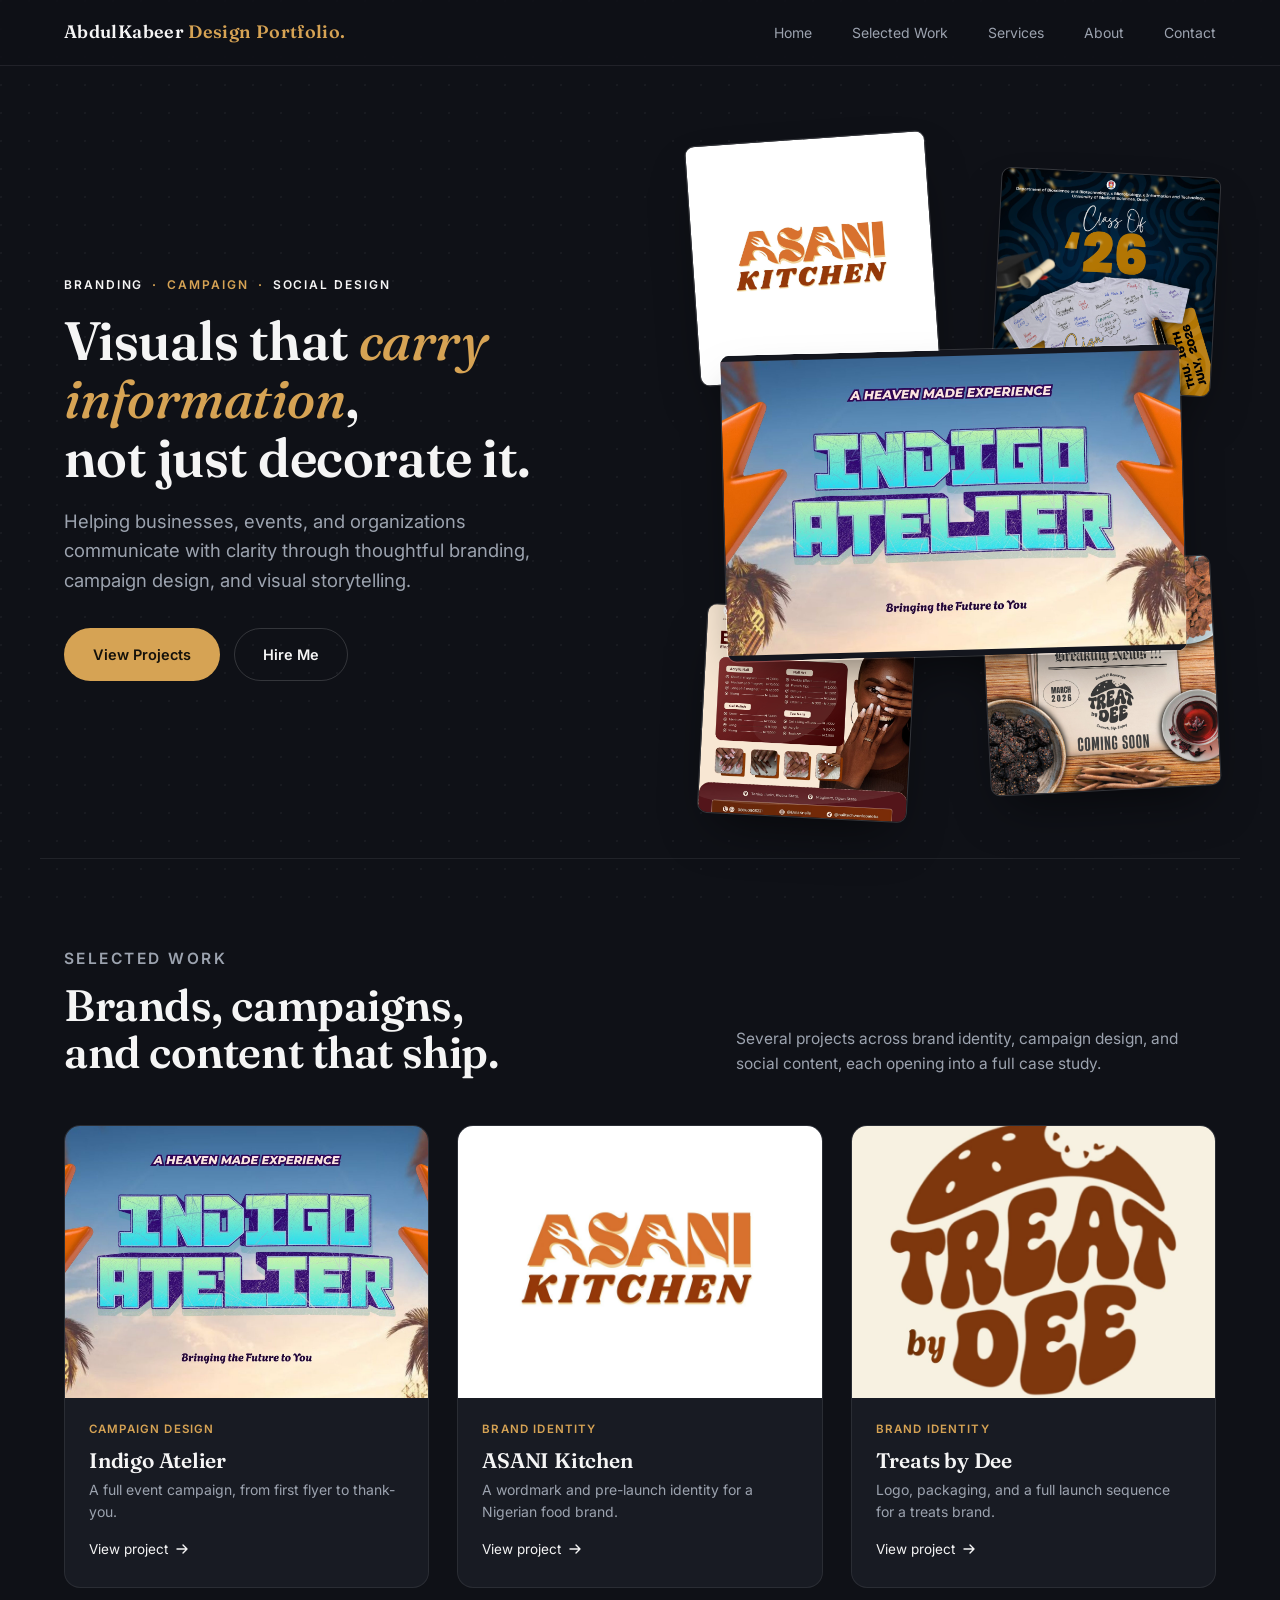
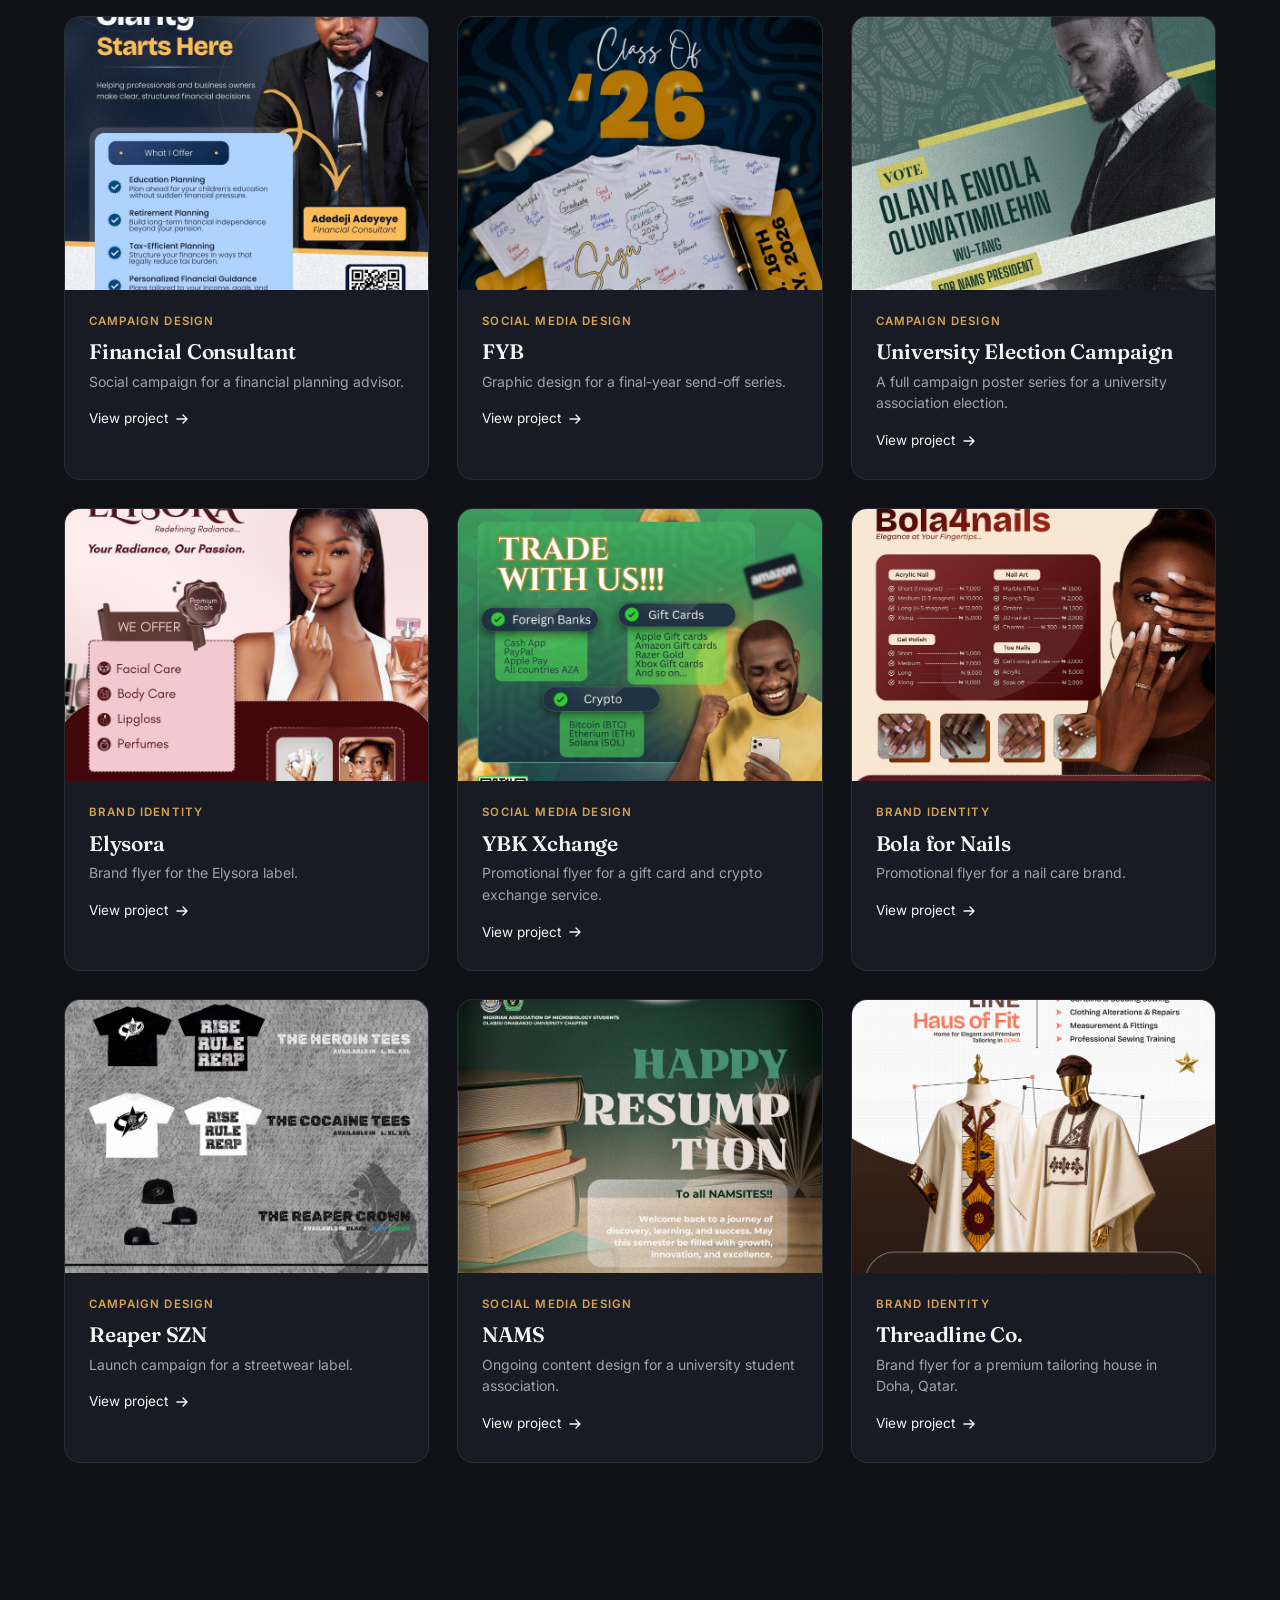
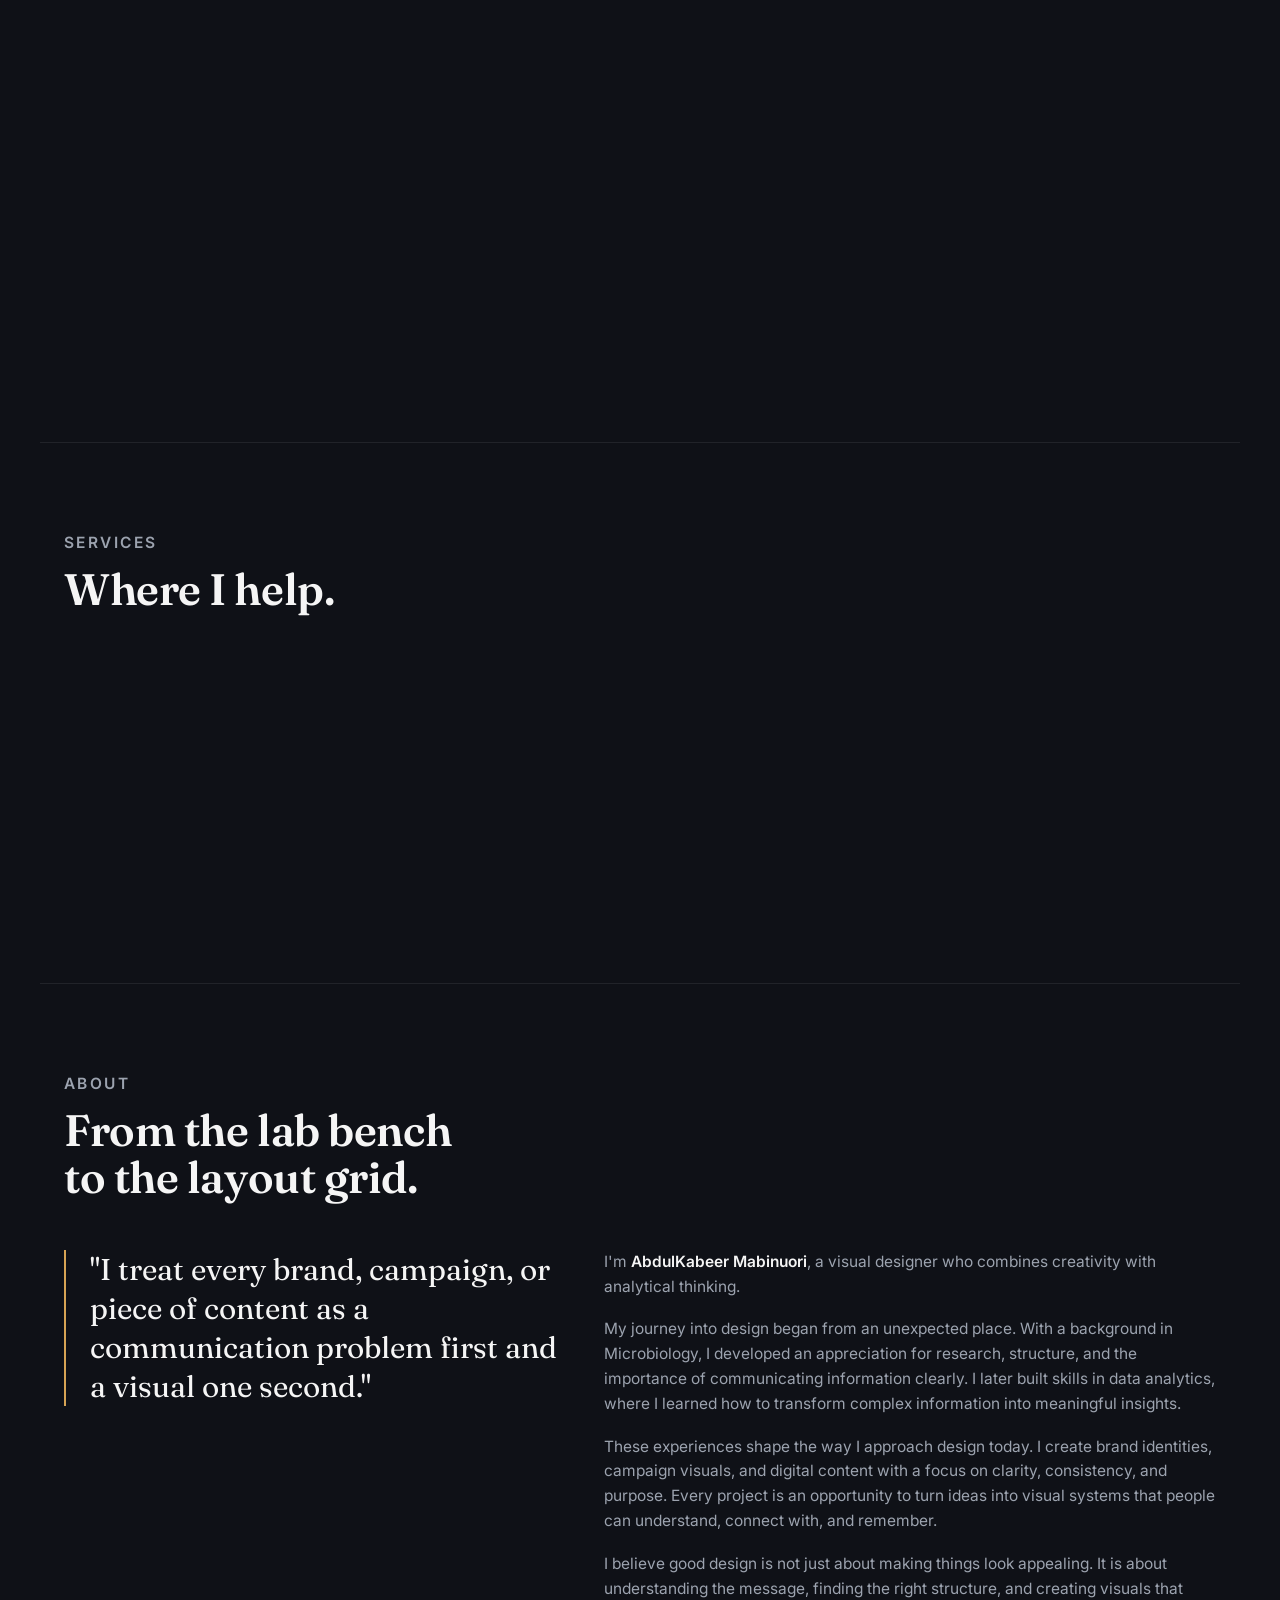
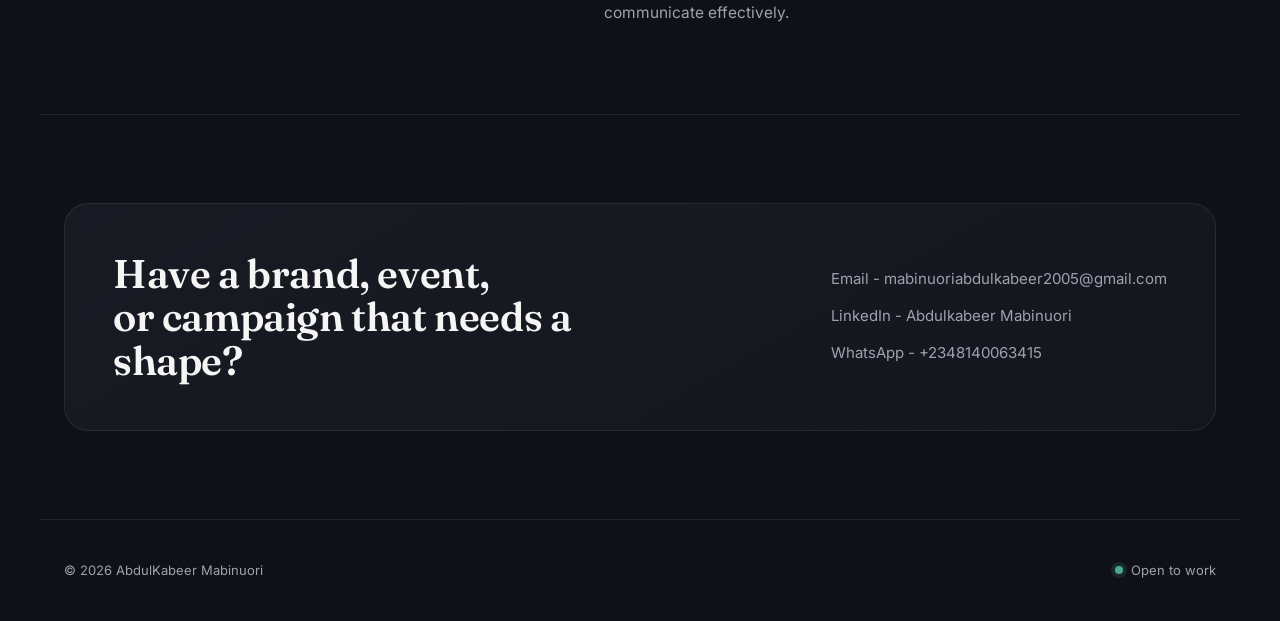
==== index.html @ ccc7575f "Add files via upload" ====
<!DOCTYPE html>
<html lang="en">
<head>
<meta charset="UTF-8">
<meta name="viewport" content="width=device-width, initial-scale=1.0">
<title>AbdulKabeer Mabinuori Visual Designer</title>
<meta name="description" content="Visual designer based in Nigeria. Brand identities, campaign visuals, and social graphics.">

<!-- Fonts: Fraunces for headings, Inter for body -->
<link rel="preconnect" href="https://fonts.googleapis.com">
<link rel="preconnect" href="https://fonts.gstatic.com" crossorigin>
<link href="https://fonts.googleapis.com/css2?family=Fraunces:ital,opsz,wght@0,9..144,500;0,9..144,600;0,9..144,700;1,9..144,500&family=Inter:wght@400;500;600;700&display=swap" rel="stylesheet">

<link rel="stylesheet" href="style.css">
</head>
<body>

<!-- ============ HEADER / STICKY NAV ============ -->
<header class="site-header">
  <nav class="nav container">
    <a class="nav__logo" href="index.html">AbdulKabeer <span>Design Portfolio.</span></a>
    <button class="nav__toggle" aria-label="Toggle menu" aria-expanded="false">&#9776;</button>
    <ul class="nav__links">
      <li><a class="nav__link" href="#hero">Home</a></li>
      <li><a class="nav__link" href="#work">Selected Work</a></li>
      <li><a class="nav__link" href="#services">Services</a></li>
      <li><a class="nav__link" href="#about">About</a></li>
      <li><a class="nav__link" href="#contact">Contact</a></li>
    </ul>
  </nav>
</header>

<main>

  <!-- ============ HERO ============ -->
  <section class="hero container" id="hero">
    <div class="hero__grid">
      <div>
        <p class="eyebrow" style="margin-bottom:18px;"><span class="tag-white">Branding</span><span class="tag-dot">&middot;</span><span class="tag-gold">Campaign</span><span class="tag-dot">&middot;</span><span class="tag-white">Social Design</span></p>
        <h1 class="hero__headline">Visuals that <span class="accent-text">carry information</span>,<br>not just decorate it.</h1>
        <p class="hero__sub">Helping businesses, events, and organizations communicate with clarity through thoughtful branding, campaign design, and visual storytelling.</p>
        <div class="hero__ctas">
          <a class="btn btn--primary" href="#work">View Projects</a>
          <a class="btn btn--ghost" href="#contact">Hire Me</a>
        </div>
      </div>

      <!-- Overlapping collage populated from real project images via script.js -->
      <div class="collage" id="hero-collage" aria-hidden="true"></div>
    </div>
  </section>

  <!-- ============ SELECTED WORK ============ -->
  <section class="section container" id="work">
    <div class="section__head">
      <div>
        <p class="eyebrow" style="margin-bottom:10px;">Selected Work</p>
        <h2>Brands, campaigns,<br>and content that ship.</h2>
      </div>
      <p>Several projects across brand identity, campaign design, and social content, each opening into a full case study.</p>
    </div>

    <div class="work-grid" id="work-grid">
      <!-- Project cards are rendered by script.js from the PROJECTS data object -->
    </div>
  </section>

  <!-- ============ SERVICES ============ -->
  <section class="section container" id="services">
    <div class="section__head">
      <div>
        <p class="eyebrow" style="margin-bottom:10px;">Services</p>
        <h2>Where I help.</h2>
      </div>
    </div>

    <div class="services-grid">
      <div class="service-card reveal">
        <div class="service-card__index">01</div>
        <h3>Brand Identity</h3>
        <p>Logos, wordmarks, and visual systems that give a business a consistent, recognizable presence - from first sketch to a launch-ready identity.</p>
      </div>
      <div class="service-card reveal">
        <div class="service-card__index">02</div>
        <h3>Campaign Design</h3>
        <p>Multi-touchpoint creative for events, product launches, and marketing pushes - one idea, carried cleanly across every format it needs to live in.</p>
      </div>
      <div class="service-card reveal">
        <div class="service-card__index">03</div>
        <h3>Social Media Design</h3>
        <p>Scroll-stopping content built for how people actually consume it - fast, visual, on-brand, and easy to keep producing week after week.</p>
      </div>
    </div>
  </section>

  <!-- ============ ABOUT ============ -->
  <section class="section container" id="about">
    <div class="section__head">
      <div>
        <p class="eyebrow" style="margin-bottom:10px;">About</p>
        <h2>From the lab bench<br>to the layout grid.</h2>
      </div>
    </div>

    <div class="about">
      <p class="about__quote reveal">"I treat every brand, campaign, or piece of content as a communication problem first and a visual one second."</p>
      <div class="about__bio reveal">
        <p>I'm <strong>AbdulKabeer Mabinuori</strong>, a visual designer who combines creativity with analytical thinking.</p>
        <p>My journey into design began from an unexpected place. With a background in Microbiology, I developed an appreciation for research, structure, and the importance of communicating information clearly. I later built skills in data analytics, where I learned how to transform complex information into meaningful insights.</p>
        <p>These experiences shape the way I approach design today. I create brand identities, campaign visuals, and digital content with a focus on clarity, consistency, and purpose. Every project is an opportunity to turn ideas into visual systems that people can understand, connect with, and remember.</p>
        <p>I believe good design is not just about making things look appealing. It is about understanding the message, finding the right structure, and creating visuals that communicate effectively.</p>
      </div>
    </div>
  </section>

  <!-- ============ CONTACT ============ -->
  <section class="section container" id="contact">
    <div class="contact-box reveal">
      <h2>Have a brand, event,<br>or campaign that needs a shape?</h2>
      <div class="contact-links">
        <a href="mailto:mabinuoriabdulkabeer2005@gmail.com">Email - mabinuoriabdulkabeer2005@gmail.com</a>
        <a href="https://www.linkedin.com/in/abdulkabeer-mabinuori-144068386" target="_blank" rel="noopener">LinkedIn - Abdulkabeer Mabinuori </a>
        <a href="https://wa.me/2348140063415" target="_blank" rel="noopener">WhatsApp - +2348140063415 </a>
      </div>
    </div>
  </section>

</main>

<footer class="site-footer container">
  <div class="footer-bottom">
    <span>© 2026 AbdulKabeer Mabinuori</span>
    <span class="status"><span class="status__dot"></span>Open to work</span>
  </div>
</footer>

<script src="script.js"></script>
</body>
</html>
---- style.css ----
/* =========================================================
   AbdulKabeer Mabinuori — Portfolio
   style.css — modular, mobile-first
   ========================================================= */

/* ---------- 1. Design tokens ---------- */
:root{
  --bg:            #0F1117;
  --bg-raised:     #14161E;
  --card:          #181B23;
  --card-hover:    #1E222C;
  --line:          rgba(245,245,245,0.08);
  --line-strong:   rgba(245,245,245,0.16);
  --accent:        #D6A354;
  --accent-soft:   #E7C384;
  --text:          #F5F5F5;
  --muted:         #9CA3AF;

  --font-head: 'Fraunces', serif;
  --font-body: 'Inter', -apple-system, BlinkMacSystemFont, sans-serif;

  --container: 1200px;
  --radius-sm: 10px;
  --radius-md: 16px;
  --radius-lg: 24px;

  --ease: cubic-bezier(.22,.61,.36,1);
  --dur-fast: .25s;
  --dur-med: .5s;
  --dur-slow: .8s;
}

/* ---------- 2. Reset ---------- */
*, *::before, *::after{ box-sizing: border-box; margin:0; padding:0; }
html{ scroll-behavior: smooth; }
img{ display:block; max-width:100%; }
button{ font: inherit; cursor:pointer; }
a{ color:inherit; text-decoration:none; }
ul{ list-style:none; }

@media (prefers-reduced-motion: reduce){
  html{ scroll-behavior:auto; }
  *, *::before, *::after{
    animation-duration:0.01ms !important;
    animation-iteration-count:1 !important;
    transition-duration:0.01ms !important;
    scroll-behavior:auto !important;
  }
}

body{
  background: var(--bg);
  color: var(--text);
  font-family: var(--font-body);
  font-size: 16px;
  line-height: 1.6;
  -webkit-font-smoothing: antialiased;
}

/* subtle fixed grain/graph texture, purely decorative */
body::before{
  content:"";
  position:fixed; inset:0;
  background-image: radial-gradient(circle at 1px 1px, rgba(245,245,245,0.045) 1px, transparent 0);
  background-size: 28px 28px;
  pointer-events:none;
  z-index:0;
}

.container{
  max-width: var(--container);
  margin-inline: auto;
  padding-inline: 24px;
  position:relative;
  z-index:1;
}

h1,h2,h3,h4{
  font-family: var(--font-head);
  font-weight: 600;
  letter-spacing: -0.01em;
  line-height: 1.08;
}

.eyebrow{
  font-family: var(--font-body);
  font-size: 12px;
  font-weight: 600;
  letter-spacing: 0.16em;
  text-transform: uppercase;
  color: var(--accent);
}

/* hero tagline: "Branding · Campaign · Social Design" — mixed colors,
   with a middle-dot (not a period) so the separator sits at true
   vertical center instead of on the text baseline */
.tag-white{ color: var(--text); }
.tag-gold{ color: var(--accent); }
.tag-dot{
  color: var(--accent);
  margin: 0 9px;
  font-weight: 700;
}

.muted{ color: var(--muted); }

/* focus visibility for accessibility */
a:focus-visible,
button:focus-visible{
  outline: 2px solid var(--accent);
  outline-offset: 3px;
  border-radius: 4px;
}

/* ---------- 3. Buttons ---------- */
.btn{
  display:inline-flex;
  align-items:center;
  gap:8px;
  padding: 14px 28px;
  border-radius: 100px;
  font-size: 14.5px;
  font-weight: 600;
  border: 1px solid transparent;
  transition: transform var(--dur-fast) var(--ease), background var(--dur-fast) var(--ease), border-color var(--dur-fast) var(--ease);
}
.btn:hover{ transform: translateY(-2px); }
.btn--primary{
  background: var(--accent);
  color: #14110A;
}
.btn--primary:hover{ background: var(--accent-soft); }
.btn--ghost{
  background: transparent;
  color: var(--text);
  border-color: var(--line-strong);
}
.btn--ghost:hover{ border-color: var(--accent); color: var(--accent-soft); }

/* ---------- 4. Site header / nav ---------- */
.site-header{
  position: sticky;
  top: 0;
  z-index: 100;
  background: rgba(15,17,23,0.75);
  backdrop-filter: blur(14px);
  -webkit-backdrop-filter: blur(14px);
  border-bottom: 1px solid var(--line);
}
.nav{
  display:flex;
  align-items:center;
  justify-content:space-between;
  padding-block: 18px;
}
.nav__logo{
  font-family: var(--font-head);
  font-size: 18px;
  font-weight: 600;
  letter-spacing: 0.02em;
}
.nav__logo span{ color: var(--accent); }
.nav__links{
  display:flex;
  gap: 40px;
}
.nav__link{
  position:relative;
  font-size: 14px;
  color: var(--muted);
  padding-bottom: 4px;
}
.nav__link::after{
  content:"";
  position:absolute;
  left:0; bottom:0;
  width:100%; height:1px;
  background: var(--accent);
  transform: scaleX(0);
  transform-origin: right;
  transition: transform var(--dur-fast) var(--ease);
}
.nav__link:hover{ color: var(--text); }
.nav__link:hover::after{ transform: scaleX(1); transform-origin: left; }

.nav__toggle{
  display:none;
  background:none;
  border:none;
  color:var(--text);
  font-size:22px;
}

@media (max-width: 780px){
  .nav__links{
    position:absolute;
    top: 100%; left:0; right:0;
    background: var(--bg-raised);
    border-bottom: 1px solid var(--line);
    flex-direction:column;
    gap:0;
    max-height:0;
    overflow:hidden;
    transition: max-height var(--dur-med) var(--ease);
  }
  .nav__links.is-open{ max-height: 320px; }
  .nav__link{
    padding: 16px 24px;
    width:100%;
    border-bottom: 1px solid var(--line);
  }
  .nav__toggle{ display:block; }
}

/* ---------- 5. Hero ---------- */
.hero{
  padding-block: 72px 40px;
}
.hero__grid{
  display:grid;
  grid-template-columns: 1fr;
  gap: 48px;
  align-items:center;
}
.hero__headline{
  font-size: clamp(32px, 5.2vw, 54px);
  margin-bottom: 20px;
}
.hero__headline .accent-text{ color: var(--accent); font-style: italic; font-weight: 500; }
.hero__sub{
  color: var(--muted);
  font-size: clamp(16px, 2vw, 18.5px);
  max-width: 480px;
  margin-bottom: 32px;
}
.hero__ctas{
  display:flex;
  gap: 14px;
  flex-wrap: wrap;
}

/* overlapping, tilted collage — 5 items across 3 visual rows:
   row 1: items 1+2 side by side, overlapping
   row 2: item 3 (banner) full width, uncropped, overlapping rows 1 & 3
   row 3: items 4+5 side by side, overlapping */
.collage{
  position: relative;
  height: 560px;
}
.collage__item{
  position: absolute;
  border-radius: var(--radius-sm);
  overflow:hidden;
  border: 1px solid var(--line-strong);
  box-shadow: 0 24px 50px -18px rgba(0,0,0,0.55);
  transition: transform var(--dur-med) var(--ease), box-shadow var(--dur-med) var(--ease);
}
.collage__item img{ width:100%; height:100%; object-fit:cover; display:block; }
.collage__item:hover{
  transform: translateY(-8px) rotate(0deg) scale(1.02);
  box-shadow: 0 32px 60px -14px rgba(0,0,0,0.7);
  z-index: 10;
}

/* row 1 */
.collage__item--1{ width:46%; aspect-ratio:1/1; top:0; left:0; transform:rotate(-4deg); z-index:2; }
.collage__item--2{ width:42%; aspect-ratio:1/1; top:5%; right:0; transform:rotate(3deg); z-index:1; }

/* row 2 — banner, shown at its natural landscape ratio so it's never cropped */
.collage__item--wide{
  width:88%;
  aspect-ratio:3/2;
  top:31%;
  left:6%;
  transform: rotate(-1.5deg);
  z-index:3;
}
.collage__item--wide img{ object-fit: contain; background: var(--bg-raised); }

/* row 3 */
.collage__item--4{ width:40%; aspect-ratio:1/1; bottom:0; left:2%; transform:rotate(3deg); z-index:2; }
.collage__item--5{ width:44%; aspect-ratio:1/1; bottom:4%; right:0; transform:rotate(-3deg); z-index:1; }

@media (min-width: 900px){
  .hero__grid{ grid-template-columns: 1.05fr 0.95fr; }
  .collage{ height: 680px; }
}

/* ---------- 6. Section shell ---------- */
.section{
  padding-block: 88px;
  border-top: 1px solid var(--line);
}
.section__head{
  display:flex;
  flex-direction:column;
  gap:14px;
  margin-bottom: 48px;
}
.section__head h2{
  font-size: clamp(30px, 4vw, 44px);
}
.section__head p{
  color: var(--muted);
  max-width: 480px;
  font-size: 15.5px;
}
@media (min-width: 780px){
  .section__head{
    flex-direction:row;
    justify-content:space-between;
    align-items:flex-end;
  }
}

/* ---------- 7. Work grid / project cards ---------- */
.work-grid{
  display:grid;
  grid-template-columns: 1fr;
  gap: 28px;
}
@media (min-width: 640px){ .work-grid{ grid-template-columns: repeat(2, 1fr); } }
@media (min-width: 1000px){ .work-grid{ grid-template-columns: repeat(3, 1fr); } }

.project-card{
  background: var(--card);
  border: 1px solid var(--line);
  border-radius: var(--radius-md);
  overflow:hidden;
  display:flex;
  flex-direction:column;
  transition: transform var(--dur-med) var(--ease), border-color var(--dur-fast) var(--ease), background var(--dur-fast) var(--ease);
}
.project-card:hover{
  transform: translateY(-6px);
  border-color: rgba(214,163,84,0.4);
  background: var(--card-hover);
}
.project-card__media{
  aspect-ratio: 4/3;
  overflow:hidden;
  background: var(--bg-raised);
}
.project-card__media img{
  width:100%; height:100%; object-fit:cover;
  transition: transform var(--dur-slow) var(--ease);
}
.project-card:hover .project-card__media img{ transform: scale(1.06); }
.project-card__body{ padding: 22px 24px 26px; }
.project-card__cat{
  font-size: 11.5px;
  font-weight:600;
  letter-spacing: 0.1em;
  text-transform: uppercase;
  color: var(--accent);
  margin-bottom: 10px;
}
.project-card__title{ font-size: 21px; margin-bottom: 8px; }
.project-card__desc{ color: var(--muted); font-size: 14px; line-height: 1.55; }
.project-card__arrow{
  margin-top: 16px;
  display:inline-flex;
  align-items:center;
  gap:6px;
  font-size: 13.5px;
  color: var(--text);
}
.project-card__arrow svg{ transition: transform var(--dur-fast) var(--ease); }
.project-card:hover .project-card__arrow svg{ transform: translateX(4px); }

/* ---------- 8. Services ---------- */
.services-grid{
  display:grid;
  grid-template-columns: 1fr;
  gap: 22px;
}
@media (min-width: 780px){ .services-grid{ grid-template-columns: repeat(3, 1fr); } }

.service-card{
  background: var(--card);
  border: 1px solid var(--line);
  border-radius: var(--radius-md);
  padding: 32px 28px;
  transition: transform var(--dur-med) var(--ease), border-color var(--dur-fast) var(--ease);
}
.service-card:hover{ transform: translateY(-4px); border-color: rgba(214,163,84,0.35); }
.service-card__index{
  font-family: var(--font-head);
  font-size: 15px;
  color: var(--accent);
  margin-bottom: 18px;
}
.service-card h3{ font-size: 21px; margin-bottom: 10px; }
.service-card p{ color: var(--muted); font-size: 14.5px; }

/* ---------- 9. About ---------- */
.about{
  display:grid;
  gap: 40px;
}
@media (min-width: 900px){ .about{ grid-template-columns: 0.9fr 1.1fr; align-items:start; } }

.about__quote{
  font-family: var(--font-head);
  font-size: clamp(22px, 3vw, 30px);
  line-height: 1.3;
  color: var(--text);
  border-left: 2px solid var(--accent);
  padding-left: 24px;
}
.about__bio p{
  color: var(--muted);
  font-size: 15.5px;
  margin-bottom: 18px;
}
.about__bio p:last-child{ margin-bottom:0; }
.about__bio strong{ color: var(--text); font-weight:600; }

/* ---------- 10. Contact / footer ---------- */
.contact-box{
  background: linear-gradient(150deg, var(--card), var(--bg-raised));
  border: 1px solid var(--line);
  border-radius: var(--radius-lg);
  padding: 48px;
  display:flex;
  flex-direction:column;
  gap: 32px;
}
@media (min-width: 780px){
  .contact-box{ flex-direction:row; justify-content:space-between; align-items:center; }
}
.contact-box h2{ font-size: clamp(28px, 4vw, 40px); max-width: 480px; }
.contact-links{ display:flex; flex-direction:column; gap: 12px; }
.contact-links a{
  font-size: 15px;
  color: var(--muted);
  border-bottom: 1px solid transparent;
  width: fit-content;
  transition: color var(--dur-fast) var(--ease), border-color var(--dur-fast) var(--ease);
}
.contact-links a:hover{ color: var(--accent-soft); border-color: var(--accent-soft); }

.site-footer{
  padding-block: 40px;
  border-top: 1px solid var(--line);
}
.footer-bottom{
  display:flex;
  flex-direction:column;
  gap: 10px;
  font-size: 13px;
  color: var(--muted);
}
@media (min-width: 640px){
  .footer-bottom{ flex-direction:row; justify-content:space-between; align-items:center; }
}
.status{ display:inline-flex; align-items:center; gap:8px; }
.status__dot{
  width:8px; height:8px; border-radius:50%;
  background:#4FA88F;
  box-shadow: 0 0 0 4px rgba(79,168,143,0.16);
}

/* ---------- 11. Scroll-reveal utility ---------- */
.reveal{
  opacity:0;
  transform: translateY(24px);
  transition: opacity var(--dur-slow) var(--ease), transform var(--dur-slow) var(--ease);
}
.reveal.is-visible{
  opacity:1;
  transform: translateY(0);
}

/* ---------- 12. Project page ---------- */
.project-hero{
  padding-block: 48px 0;
}
.project-hero__back{
  display:inline-flex;
  align-items:center;
  gap:8px;
  color: var(--muted);
  font-size: 14px;
  margin-bottom: 28px;
}
.project-hero__back:hover{ color: var(--accent-soft); }
.project-hero__meta{
  display:flex;
  gap: 24px;
  flex-wrap:wrap;
  margin-top: 22px;
  padding-top: 22px;
  border-top: 1px solid var(--line);
}
.meta-item .eyebrow{ display:block; margin-bottom:6px; }
.meta-item span.value{ font-size: 15px; }

.project-hero__image{
  margin-top: 40px;
  border-radius: var(--radius-lg);
  overflow:hidden;
  border: 1px solid var(--line);
}
.project-hero__image img{ width:100%; height:auto; display:block; }

.project-copy{
  display:grid;
  gap: 32px;
  padding-block: 64px;
}
@media (min-width: 780px){ .project-copy{ grid-template-columns: repeat(2, 1fr); } }
.project-copy__block h3{ font-size: 22px; margin-bottom: 14px; }
.project-copy__block p{ color: var(--muted); font-size: 15.5px; }

.gallery{
  display:grid;
  grid-template-columns: 1fr;
  gap: 20px;
  padding-bottom: 80px;
  align-items: start; /* prevents row-stretching from cropping landscape/odd-ratio images */
}
@media (min-width: 640px){ .gallery{ grid-template-columns: repeat(2, 1fr); } }
.gallery__item{
  border-radius: var(--radius-md);
  overflow:hidden;
  border: 1px solid var(--line);
  background: var(--bg-raised);
}
.gallery__item img{
  width:100%;
  height:auto; /* natural ratio — never cropped, whatever the source shape */
  display:block;
  transition: transform var(--dur-slow) var(--ease);
}
.gallery__item:hover img{ transform: scale(1.04); }

.next-project{
  border-top: 1px solid var(--line);
  padding-block: 48px;
  display:flex;
  justify-content:space-between;
  align-items:center;
  gap: 20px;
}
.next-project__label{ margin-bottom:6px; }
.next-project__title{ font-size: clamp(20px, 3vw, 28px); }
.next-project__link{
  display:flex;
  align-items:center;
  gap:18px;
  transition: transform var(--dur-fast) var(--ease);
}
.next-project__link:hover{ transform: translateX(4px); }
.next-project__thumb{
  width:64px; height:64px;
  border-radius: 10px;
  overflow:hidden;
  border: 1px solid var(--line-strong);
  flex-shrink:0;
}
.next-project__thumb img{ width:100%; height:100%; object-fit:cover; }
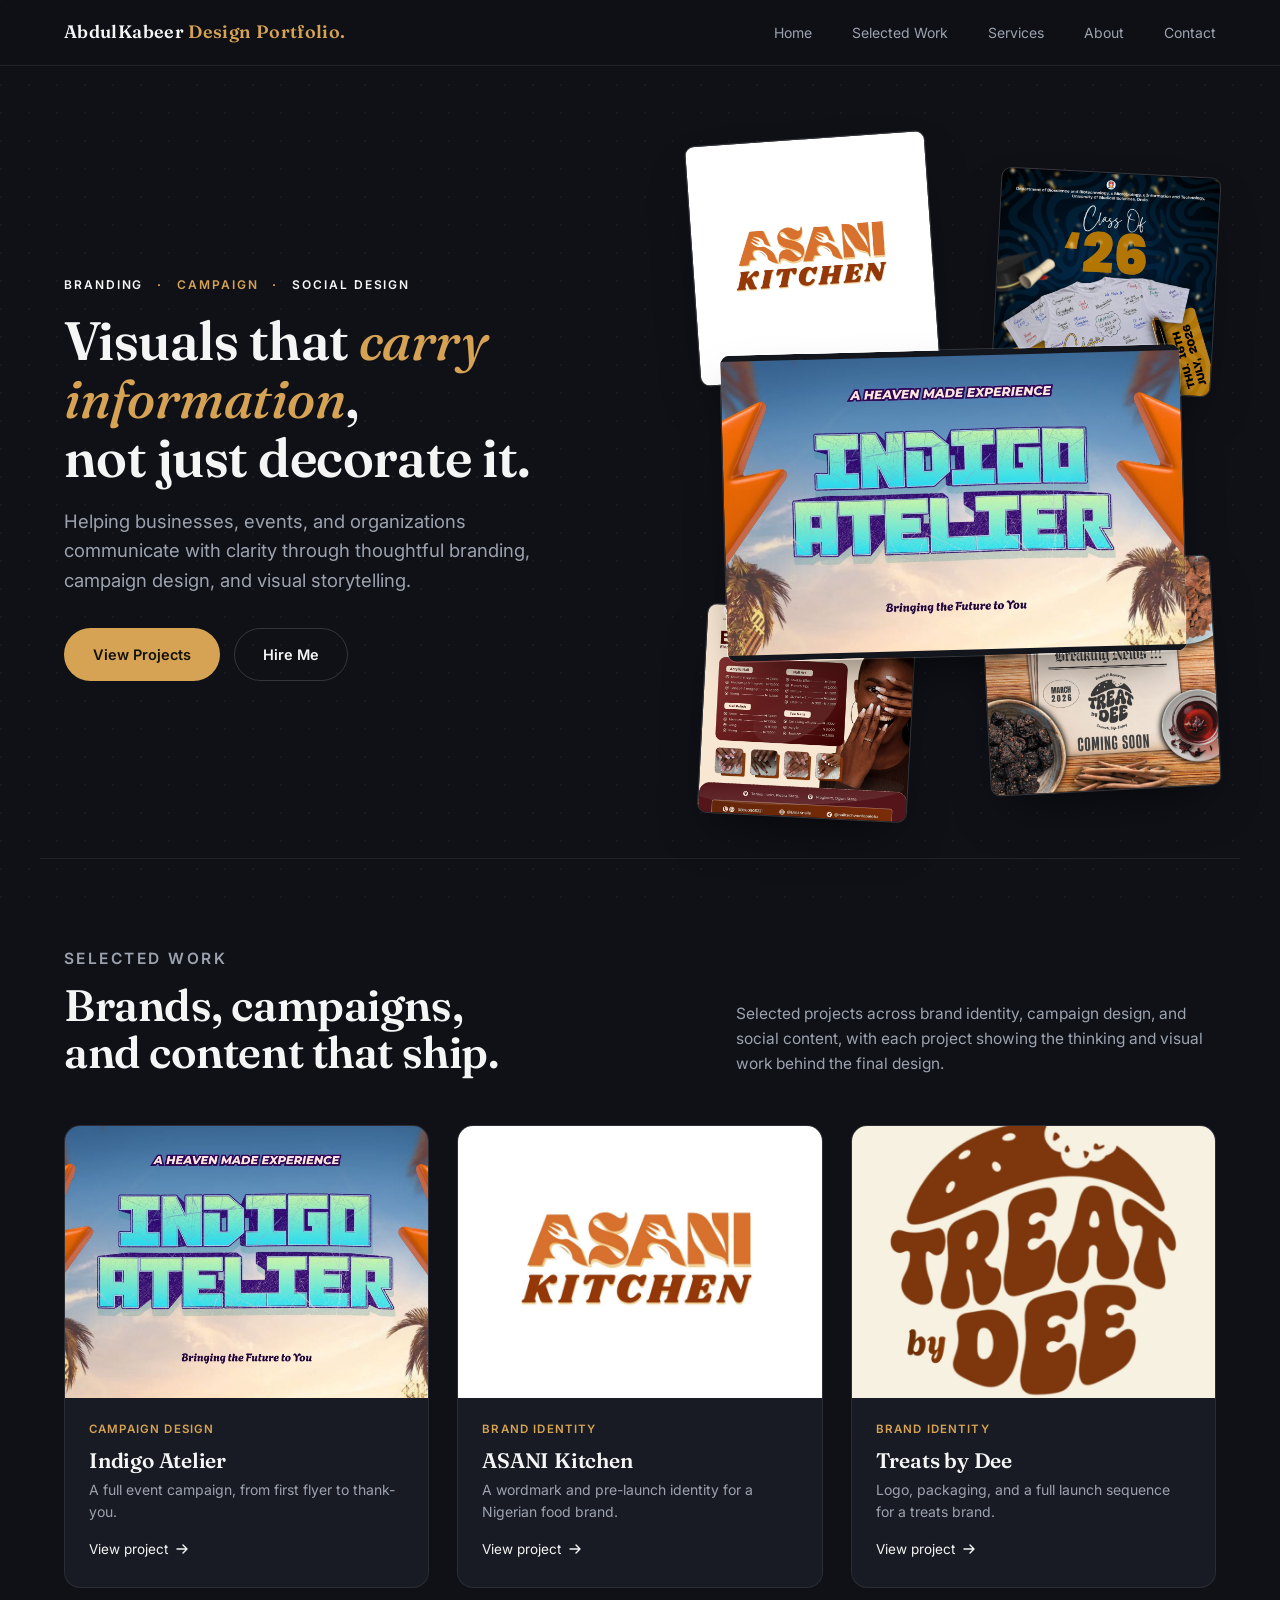
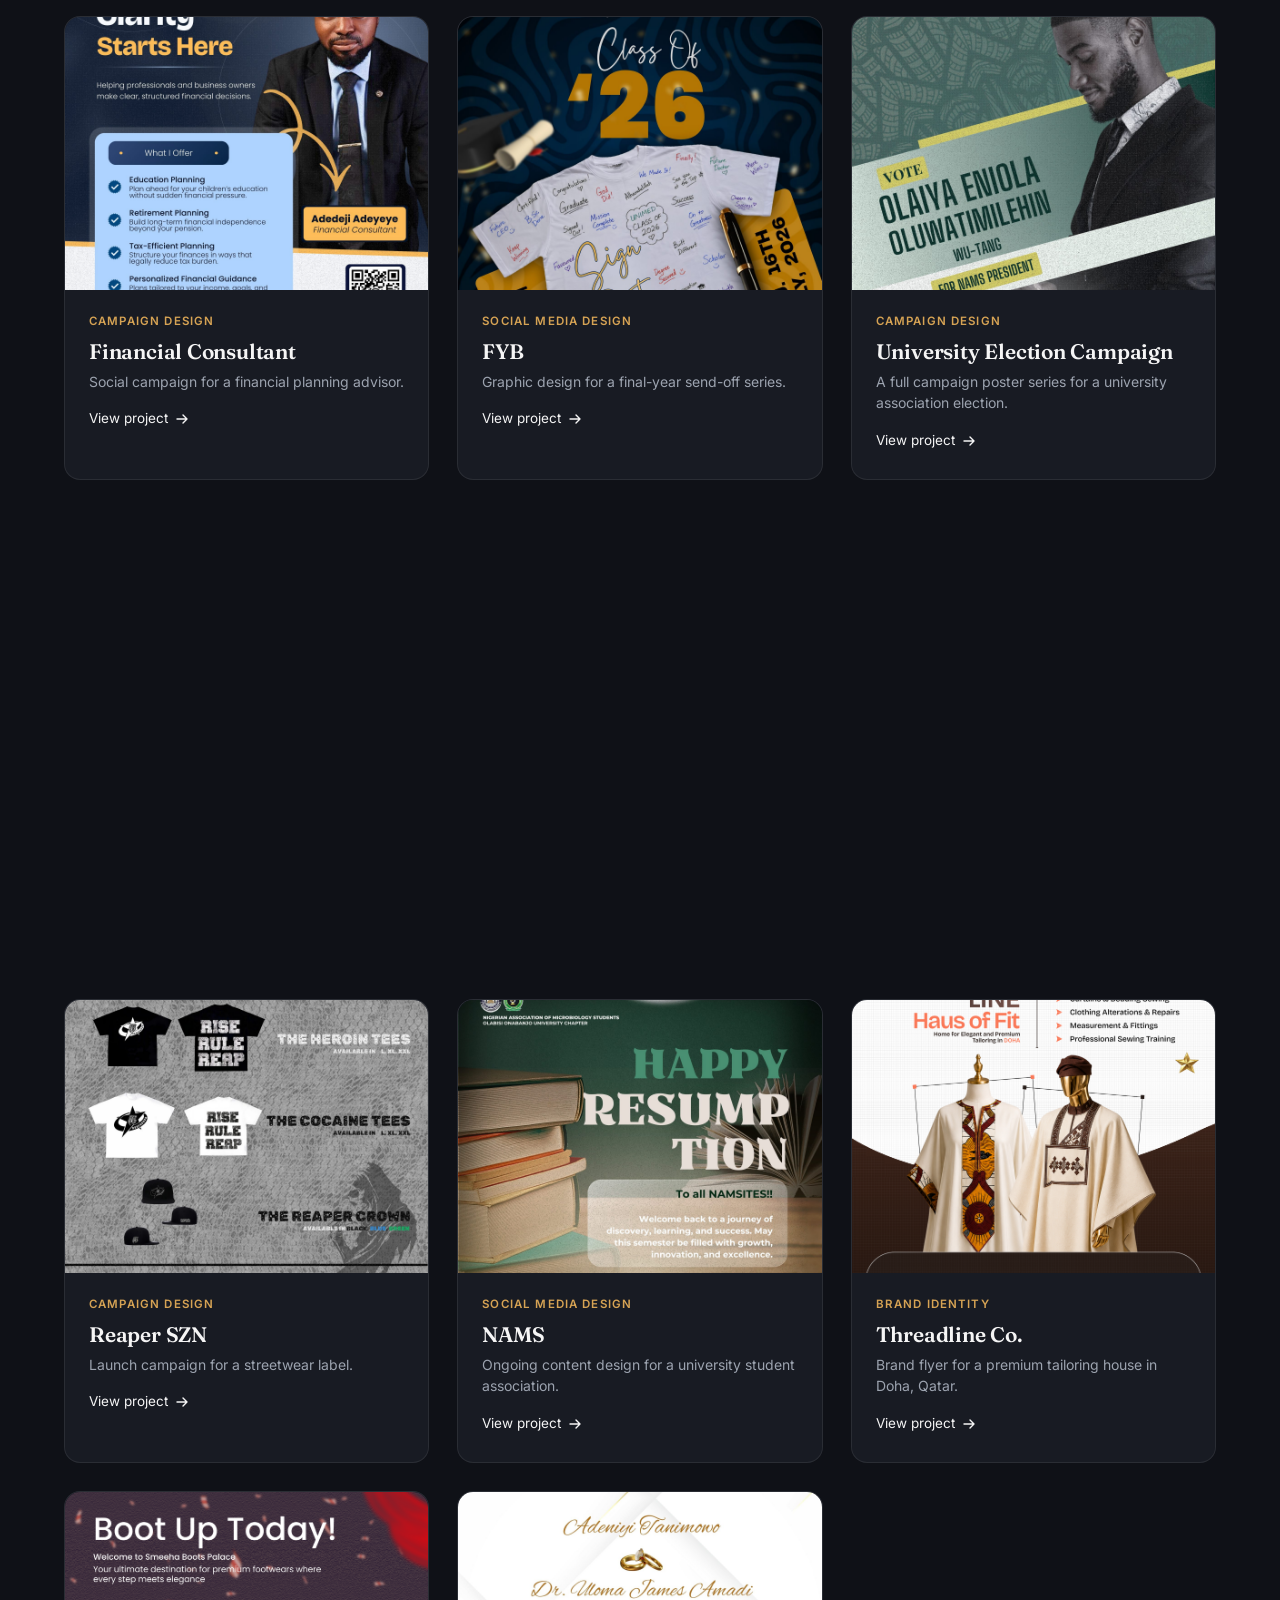
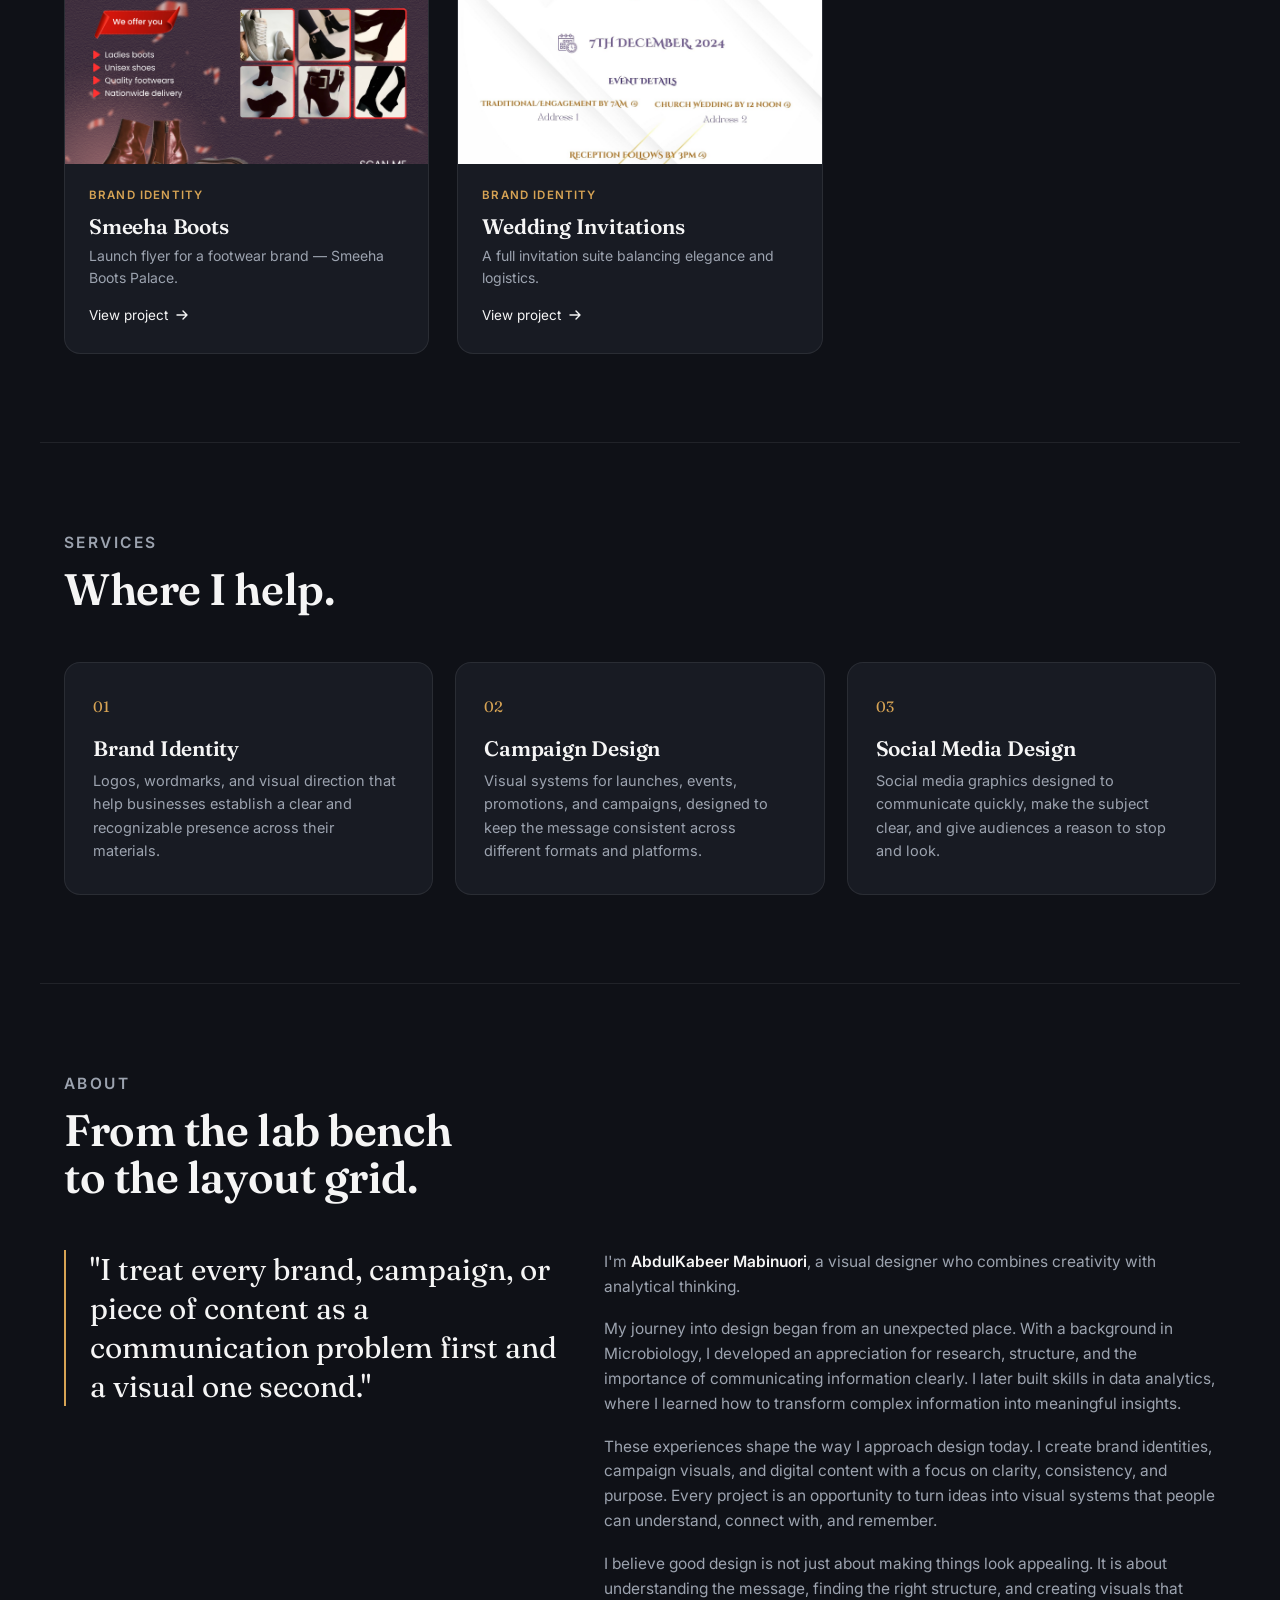
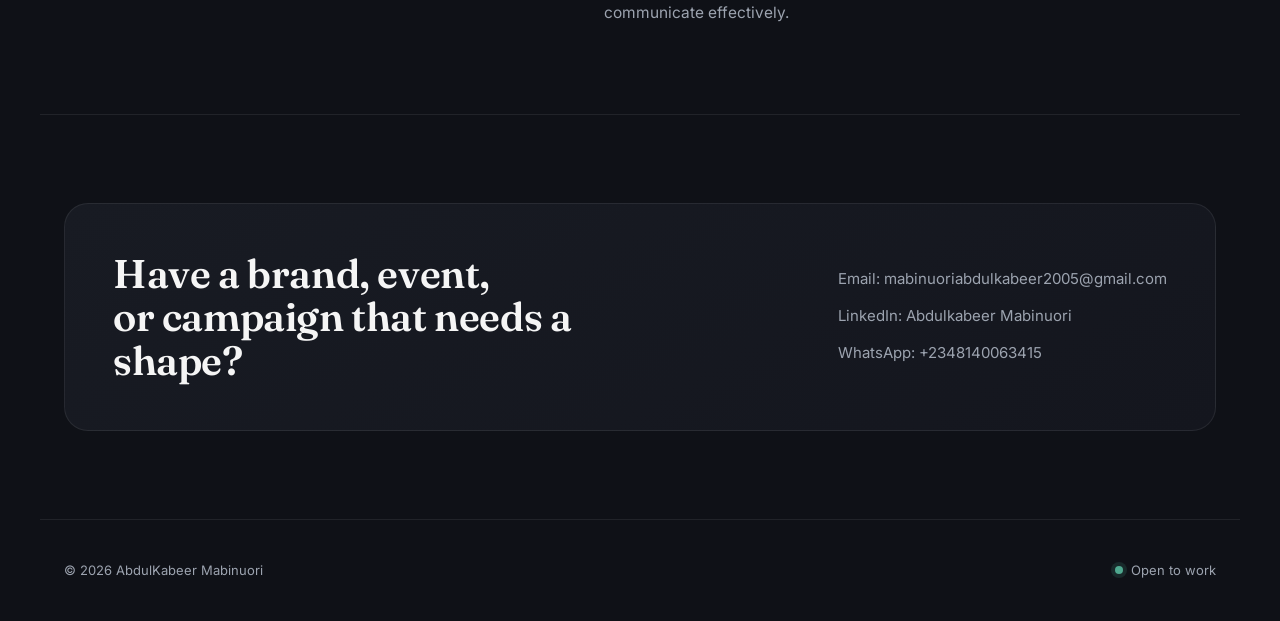
==== commit 76755267: "Refactor HTML structure and improve readability" ====
--- a/index.html
+++ b/index.html
@@ -13,13 +13,24 @@
 
 <link rel="stylesheet" href="style.css">
 </head>
+
 <body>
 
 <!-- ============ HEADER / STICKY NAV ============ -->
 <header class="site-header">
   <nav class="nav container">
-    <a class="nav__logo" href="index.html">AbdulKabeer <span>Design Portfolio.</span></a>
-    <button class="nav__toggle" aria-label="Toggle menu" aria-expanded="false">&#9776;</button>
+
+    <a class="nav__logo" href="index.html">
+      AbdulKabeer <span>Design Portfolio.</span>
+    </a>
+
+    <button 
+      class="nav__toggle" 
+      aria-label="Toggle menu" 
+      aria-expanded="false">
+      &#9776;
+    </button>
+
     <ul class="nav__links">
       <li><a class="nav__link" href="#hero">Home</a></li>
       <li><a class="nav__link" href="#work">Selected Work</a></li>
@@ -27,113 +38,291 @@
       <li><a class="nav__link" href="#about">About</a></li>
       <li><a class="nav__link" href="#contact">Contact</a></li>
     </ul>
+
   </nav>
 </header>
 
+
 <main>
 
   <!-- ============ HERO ============ -->
   <section class="hero container" id="hero">
+
     <div class="hero__grid">
+
       <div>
-        <p class="eyebrow" style="margin-bottom:18px;"><span class="tag-white">Branding</span><span class="tag-dot">&middot;</span><span class="tag-gold">Campaign</span><span class="tag-dot">&middot;</span><span class="tag-white">Social Design</span></p>
-        <h1 class="hero__headline">Visuals that <span class="accent-text">carry information</span>,<br>not just decorate it.</h1>
-        <p class="hero__sub">Helping businesses, events, and organizations communicate with clarity through thoughtful branding, campaign design, and visual storytelling.</p>
+
+        <p class="eyebrow" style="margin-bottom:18px;">
+          <a href="#work" class="tag-white tag-filter" data-group="branding">Branding</a>
+          <span class="tag-dot">&middot;</span>
+          <a href="#work" class="tag-gold tag-filter" data-group="campaign">Campaign</a>
+          <span class="tag-dot">&middot;</span>
+          <a href="#work" class="tag-white tag-filter" data-group="social">Social Design</a>
+        </p>
+
+        <h1 class="hero__headline">
+          Visuals that 
+          <span class="accent-text">carry information</span>,
+          <br>
+          not just decorate it.
+        </h1>
+
+        <p class="hero__sub">
+          Helping businesses, events, and organizations communicate with clarity through thoughtful branding, campaign design, and visual storytelling.
+        </p>
+
         <div class="hero__ctas">
-          <a class="btn btn--primary" href="#work">View Projects</a>
-          <a class="btn btn--ghost" href="#contact">Hire Me</a>
+          <a class="btn btn--primary" href="#work">
+            View Projects
+          </a>
+
+          <a class="btn btn--ghost" href="#contact">
+            Hire Me
+          </a>
         </div>
-      </div>
+
+      </div>
+
 
       <!-- Overlapping collage populated from real project images via script.js -->
-      <div class="collage" id="hero-collage" aria-hidden="true"></div>
-    </div>
-  </section>
+      <div 
+        class="collage" 
+        id="hero-collage" 
+        aria-hidden="true">
+      </div>
+
+    </div>
+
+  </section>
+
 
   <!-- ============ SELECTED WORK ============ -->
   <section class="section container" id="work">
+
     <div class="section__head">
+
       <div>
-        <p class="eyebrow" style="margin-bottom:10px;">Selected Work</p>
-        <h2>Brands, campaigns,<br>and content that ship.</h2>
-      </div>
-      <p>Several projects across brand identity, campaign design, and social content, each opening into a full case study.</p>
-    </div>
+
+        <p class="eyebrow" style="margin-bottom:10px;">
+          Selected Work
+        </p>
+
+        <h2>
+          Brands, campaigns,
+          <br>
+          and content that ship.
+        </h2>
+
+      </div>
+
+      <p id="work-desc">
+        Selected projects across brand identity, campaign design, and social content, with each project showing the thinking and visual work behind the final design.
+      </p>
+
+    </div>
+
 
     <div class="work-grid" id="work-grid">
       <!-- Project cards are rendered by script.js from the PROJECTS data object -->
     </div>
-  </section>
+
+  </section>
+
 
   <!-- ============ SERVICES ============ -->
   <section class="section container" id="services">
+
     <div class="section__head">
+
       <div>
-        <p class="eyebrow" style="margin-bottom:10px;">Services</p>
-        <h2>Where I help.</h2>
-      </div>
-    </div>
+
+        <p class="eyebrow" style="margin-bottom:10px;">
+          Services
+        </p>
+
+        <h2>
+          Where I help.
+        </h2>
+
+      </div>
+
+    </div>
+
 
     <div class="services-grid">
+
       <div class="service-card reveal">
-        <div class="service-card__index">01</div>
-        <h3>Brand Identity</h3>
-        <p>Logos, wordmarks, and visual systems that give a business a consistent, recognizable presence - from first sketch to a launch-ready identity.</p>
-      </div>
+
+        <div class="service-card__index">
+          01
+        </div>
+
+        <h3>
+          Brand Identity
+        </h3>
+
+        <p>
+          Logos, wordmarks, and visual direction that help businesses establish a clear and recognizable presence across their materials.
+        </p>
+
+      </div>
+
+
       <div class="service-card reveal">
-        <div class="service-card__index">02</div>
-        <h3>Campaign Design</h3>
-        <p>Multi-touchpoint creative for events, product launches, and marketing pushes - one idea, carried cleanly across every format it needs to live in.</p>
-      </div>
+
+        <div class="service-card__index">
+          02
+        </div>
+
+        <h3>
+          Campaign Design
+        </h3>
+
+        <p>
+          Visual systems for launches, events, promotions, and campaigns, designed to keep the message consistent across different formats and platforms.
+        </p>
+
+      </div>
+
+
       <div class="service-card reveal">
-        <div class="service-card__index">03</div>
-        <h3>Social Media Design</h3>
-        <p>Scroll-stopping content built for how people actually consume it - fast, visual, on-brand, and easy to keep producing week after week.</p>
-      </div>
-    </div>
-  </section>
+
+        <div class="service-card__index">
+          03
+        </div>
+
+        <h3>
+          Social Media Design
+        </h3>
+
+        <p>
+          Social media graphics designed to communicate quickly, make the subject clear, and give audiences a reason to stop and look.
+        </p>
+
+      </div>
+
+    </div>
+
+  </section>
+
 
   <!-- ============ ABOUT ============ -->
+  <!-- ABOUT COPY HAS NOT BEEN REWRITTEN YET -->
   <section class="section container" id="about">
+
     <div class="section__head">
+
       <div>
-        <p class="eyebrow" style="margin-bottom:10px;">About</p>
-        <h2>From the lab bench<br>to the layout grid.</h2>
-      </div>
-    </div>
+
+        <p class="eyebrow" style="margin-bottom:10px;">
+          About
+        </p>
+
+        <h2>
+          From the lab bench
+          <br>
+          to the layout grid.
+        </h2>
+
+      </div>
+
+    </div>
+
 
     <div class="about">
-      <p class="about__quote reveal">"I treat every brand, campaign, or piece of content as a communication problem first and a visual one second."</p>
+
+      <p class="about__quote reveal">
+        "I treat every brand, campaign, or piece of content as a communication problem first and a visual one second."
+      </p>
+
+
       <div class="about__bio reveal">
-        <p>I'm <strong>AbdulKabeer Mabinuori</strong>, a visual designer who combines creativity with analytical thinking.</p>
-        <p>My journey into design began from an unexpected place. With a background in Microbiology, I developed an appreciation for research, structure, and the importance of communicating information clearly. I later built skills in data analytics, where I learned how to transform complex information into meaningful insights.</p>
-        <p>These experiences shape the way I approach design today. I create brand identities, campaign visuals, and digital content with a focus on clarity, consistency, and purpose. Every project is an opportunity to turn ideas into visual systems that people can understand, connect with, and remember.</p>
-        <p>I believe good design is not just about making things look appealing. It is about understanding the message, finding the right structure, and creating visuals that communicate effectively.</p>
-      </div>
-    </div>
-  </section>
+
+        <p>
+          I'm <strong>AbdulKabeer Mabinuori</strong>, a visual designer who combines creativity with analytical thinking.
+        </p>
+
+        <p>
+          My journey into design began from an unexpected place. With a background in Microbiology, I developed an appreciation for research, structure, and the importance of communicating information clearly. I later built skills in data analytics, where I learned how to transform complex information into meaningful insights.
+        </p>
+
+        <p>
+          These experiences shape the way I approach design today. I create brand identities, campaign visuals, and digital content with a focus on clarity, consistency, and purpose. Every project is an opportunity to turn ideas into visual systems that people can understand, connect with, and remember.
+        </p>
+
+        <p>
+          I believe good design is not just about making things look appealing. It is about understanding the message, finding the right structure, and creating visuals that communicate effectively.
+        </p>
+
+      </div>
+
+    </div>
+
+  </section>
+
 
   <!-- ============ CONTACT ============ -->
   <section class="section container" id="contact">
+
     <div class="contact-box reveal">
-      <h2>Have a brand, event,<br>or campaign that needs a shape?</h2>
+
+      <h2>
+        Have a brand, event,
+        <br>
+        or campaign that needs a shape?
+      </h2>
+
+
       <div class="contact-links">
-        <a href="mailto:mabinuoriabdulkabeer2005@gmail.com">Email - mabinuoriabdulkabeer2005@gmail.com</a>
-        <a href="https://www.linkedin.com/in/abdulkabeer-mabinuori-144068386" target="_blank" rel="noopener">LinkedIn - Abdulkabeer Mabinuori </a>
-        <a href="https://wa.me/2348140063415" target="_blank" rel="noopener">WhatsApp - +2348140063415 </a>
-      </div>
-    </div>
+
+        <a 
+          href="mailto:mabinuoriabdulkabeer2005@gmail.com">
+          Email: mabinuoriabdulkabeer2005@gmail.com
+        </a>
+
+        <a 
+          href="https://www.linkedin.com/in/abdulkabeer-mabinuori-144068386" 
+          target="_blank" 
+          rel="noopener">
+          LinkedIn: Abdulkabeer Mabinuori
+        </a>
+
+        <a 
+          href="https://wa.me/2348140063415" 
+          target="_blank" 
+          rel="noopener">
+          WhatsApp: +2348140063415
+        </a>
+
+      </div>
+
+    </div>
+
   </section>
 
 </main>
 
+
+<!-- ============ FOOTER ============ -->
 <footer class="site-footer container">
+
   <div class="footer-bottom">
-    <span>© 2026 AbdulKabeer Mabinuori</span>
-    <span class="status"><span class="status__dot"></span>Open to work</span>
+
+    <span>
+      © 2026 AbdulKabeer Mabinuori
+    </span>
+
+    <span class="status">
+      <span class="status__dot"></span>
+      Open to work
+    </span>
+
   </div>
+
 </footer>
 
+
 <script src="script.js"></script>
+
 </body>
 </html>
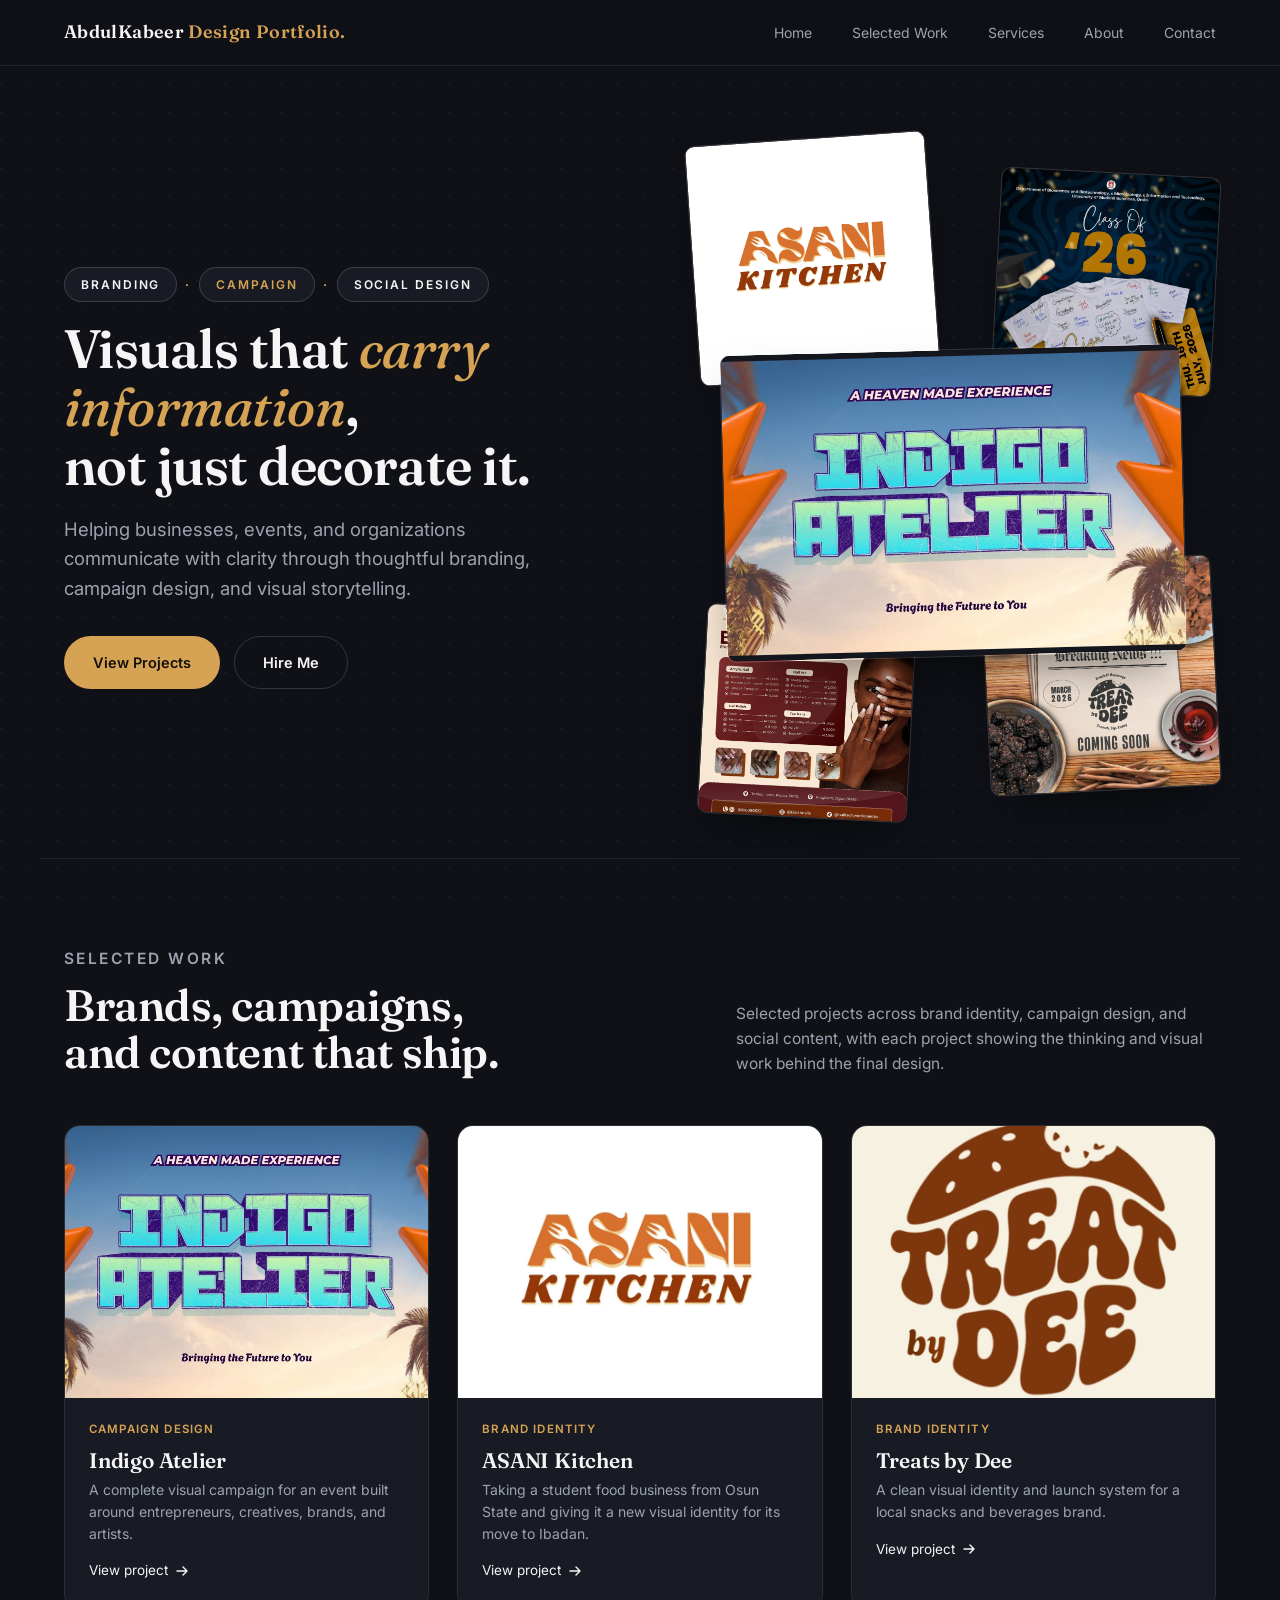
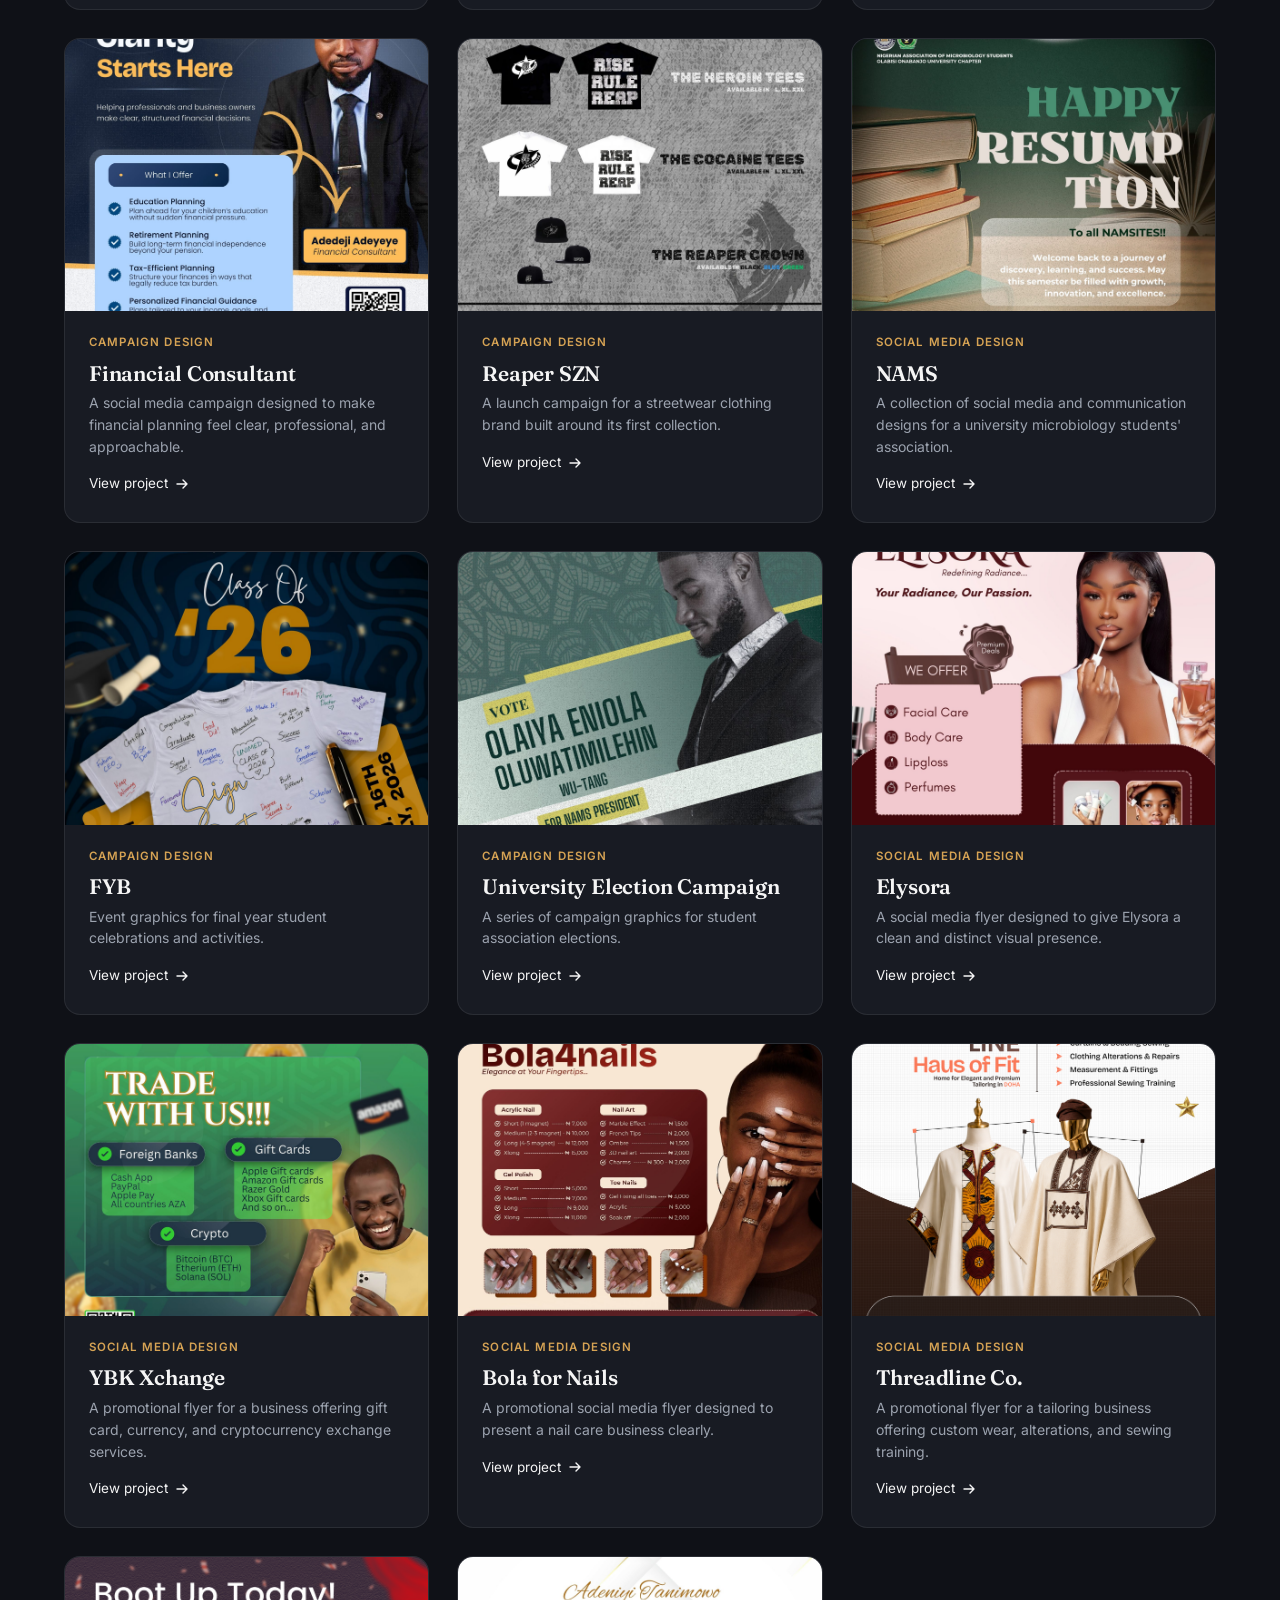
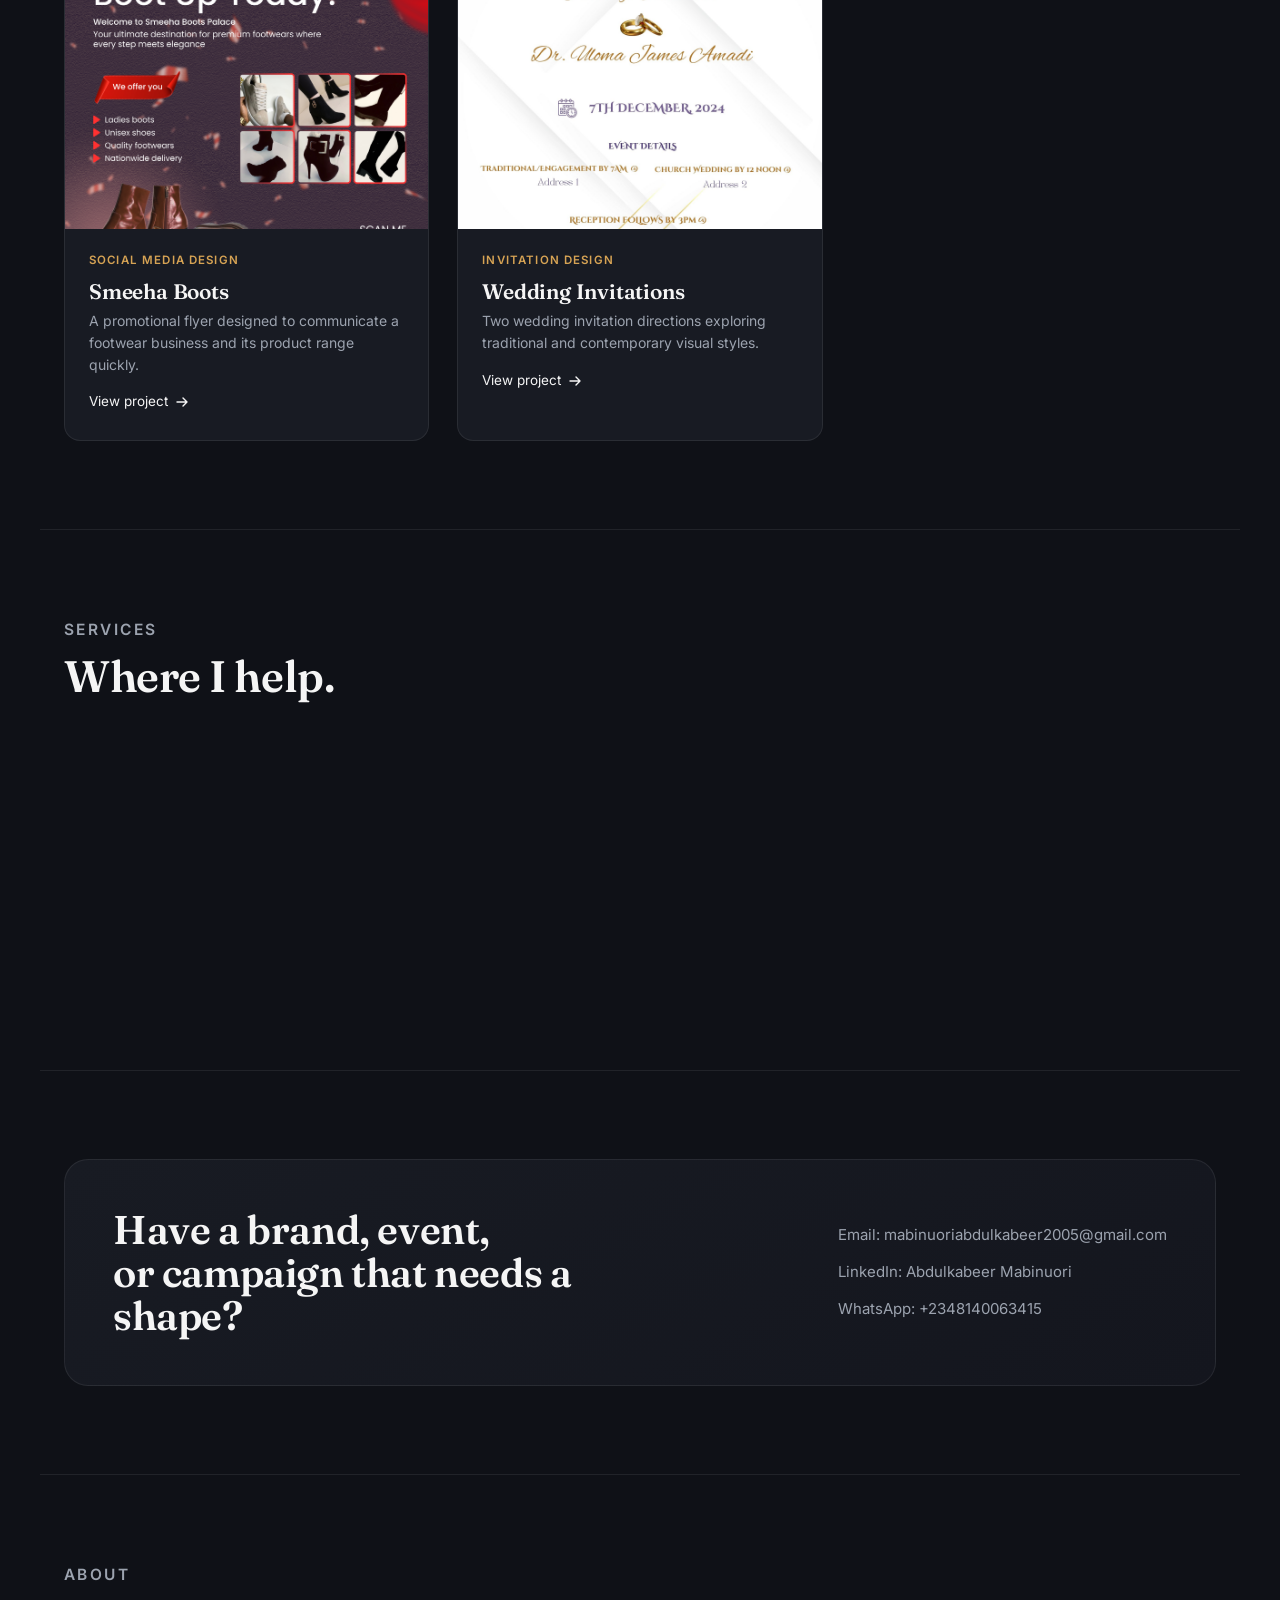
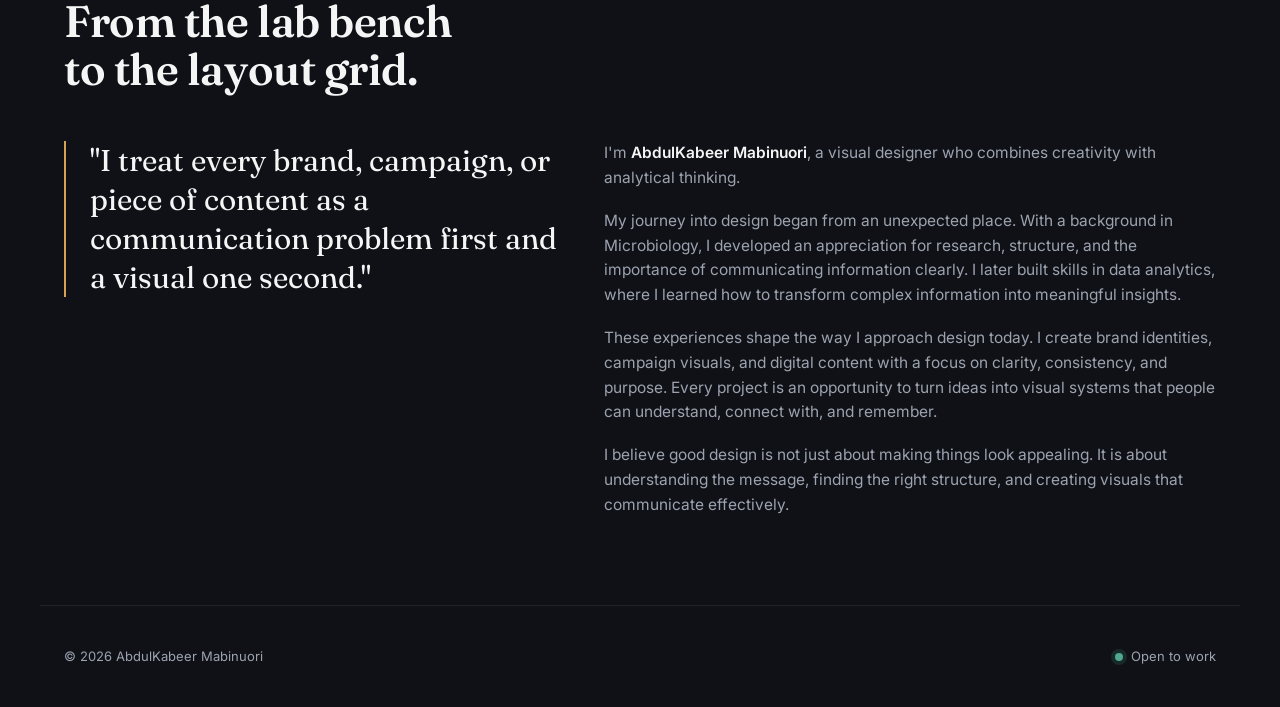
==== commit abfbae32: "Refactor contact section with new design and links Updated contact section with new layout and links" ====
--- a/index.html
+++ b/index.html
@@ -52,12 +52,12 @@
 
       <div>
 
-        <p class="eyebrow" style="margin-bottom:18px;">
-          <a href="#work" class="tag-white tag-filter" data-group="branding">Branding</a>
+        <p class="eyebrow tagline-row" style="margin-bottom:18px;">
+          <a href="#work" class="chip-btn tag-white tag-filter" data-group="branding">Branding</a>
           <span class="tag-dot">&middot;</span>
-          <a href="#work" class="tag-gold tag-filter" data-group="campaign">Campaign</a>
+          <a href="#work" class="chip-btn tag-gold tag-filter" data-group="campaign">Campaign</a>
           <span class="tag-dot">&middot;</span>
-          <a href="#work" class="tag-white tag-filter" data-group="social">Social Design</a>
+          <a href="#work" class="chip-btn tag-white tag-filter" data-group="social">Social Design</a>
         </p>
 
         <h1 class="hero__headline">
@@ -206,61 +206,6 @@
   </section>
 
 
-  <!-- ============ ABOUT ============ -->
-  <!-- ABOUT COPY HAS NOT BEEN REWRITTEN YET -->
-  <section class="section container" id="about">
-
-    <div class="section__head">
-
-      <div>
-
-        <p class="eyebrow" style="margin-bottom:10px;">
-          About
-        </p>
-
-        <h2>
-          From the lab bench
-          <br>
-          to the layout grid.
-        </h2>
-
-      </div>
-
-    </div>
-
-
-    <div class="about">
-
-      <p class="about__quote reveal">
-        "I treat every brand, campaign, or piece of content as a communication problem first and a visual one second."
-      </p>
-
-
-      <div class="about__bio reveal">
-
-        <p>
-          I'm <strong>AbdulKabeer Mabinuori</strong>, a visual designer who combines creativity with analytical thinking.
-        </p>
-
-        <p>
-          My journey into design began from an unexpected place. With a background in Microbiology, I developed an appreciation for research, structure, and the importance of communicating information clearly. I later built skills in data analytics, where I learned how to transform complex information into meaningful insights.
-        </p>
-
-        <p>
-          These experiences shape the way I approach design today. I create brand identities, campaign visuals, and digital content with a focus on clarity, consistency, and purpose. Every project is an opportunity to turn ideas into visual systems that people can understand, connect with, and remember.
-        </p>
-
-        <p>
-          I believe good design is not just about making things look appealing. It is about understanding the message, finding the right structure, and creating visuals that communicate effectively.
-        </p>
-
-      </div>
-
-    </div>
-
-  </section>
-
-
   <!-- ============ CONTACT ============ -->
   <section class="section container" id="contact">
 
@@ -300,6 +245,61 @@
 
   </section>
 
+
+  <!-- ============ ABOUT ============ -->
+  <!-- ABOUT COPY HAS NOT BEEN REWRITTEN YET -->
+  <section class="section container" id="about">
+
+    <div class="section__head">
+
+      <div>
+
+        <p class="eyebrow" style="margin-bottom:10px;">
+          About
+        </p>
+
+        <h2>
+          From the lab bench
+          <br>
+          to the layout grid.
+        </h2>
+
+      </div>
+
+    </div>
+
+
+    <div class="about">
+
+      <p class="about__quote reveal">
+        "I treat every brand, campaign, or piece of content as a communication problem first and a visual one second."
+      </p>
+
+
+      <div class="about__bio reveal">
+
+        <p>
+          I'm <strong>AbdulKabeer Mabinuori</strong>, a visual designer who combines creativity with analytical thinking.
+        </p>
+
+        <p>
+          My journey into design began from an unexpected place. With a background in Microbiology, I developed an appreciation for research, structure, and the importance of communicating information clearly. I later built skills in data analytics, where I learned how to transform complex information into meaningful insights.
+        </p>
+
+        <p>
+          These experiences shape the way I approach design today. I create brand identities, campaign visuals, and digital content with a focus on clarity, consistency, and purpose. Every project is an opportunity to turn ideas into visual systems that people can understand, connect with, and remember.
+        </p>
+
+        <p>
+          I believe good design is not just about making things look appealing. It is about understanding the message, finding the right structure, and creating visuals that communicate effectively.
+        </p>
+
+      </div>
+
+    </div>
+
+  </section>
+
 </main>
 
 
--- a/style.css
+++ b/style.css
@@ -94,12 +94,57 @@
 /* hero tagline: "Branding · Campaign · Social Design" — mixed colors,
    with a middle-dot (not a period) so the separator sits at true
    vertical center instead of on the text baseline */
+.tagline-row{ display:flex; align-items:center; flex-wrap:wrap; row-gap:10px; }
 .tag-white{ color: var(--text); }
 .tag-gold{ color: var(--accent); }
 .tag-dot{
   color: var(--accent);
-  margin: 0 9px;
+  margin: 0 8px;
   font-weight: 700;
+}
+
+/* these words double as clickable filters for the work grid below —
+   styled as real pill buttons so it's obvious at a glance they're
+   clickable, not just labels */
+.chip-btn{
+  display: inline-flex;
+  align-items: center;
+  padding: 7px 16px;
+  border-radius: 100px;
+  border: 1px solid var(--line-strong);
+  background: var(--card);
+  cursor: pointer;
+  transition: background var(--dur-fast) var(--ease),
+              border-color var(--dur-fast) var(--ease),
+              transform var(--dur-fast) var(--ease);
+}
+.chip-btn:hover{
+  border-color: var(--accent);
+  transform: translateY(-2px);
+}
+.tag-filter.is-active{
+  background: var(--accent);
+  border-color: var(--accent);
+  color: #14110A !important;
+}
+
+/* smaller ghost variant used for the "show everything" reset link,
+   sits inline within a sentence rather than the eyebrow row */
+.chip-btn--ghost{
+  padding: 3px 12px;
+  font-family: var(--font-body);
+  font-size: 13px;
+  font-weight: 600;
+  letter-spacing: normal;
+  text-transform: none;
+  color: var(--text);
+  border-color: var(--line-strong);
+  background: transparent;
+  vertical-align: middle;
+}
+.chip-btn--ghost:hover{
+  border-color: var(--accent);
+  color: var(--accent-soft);
 }
 
 .muted{ color: var(--muted); }
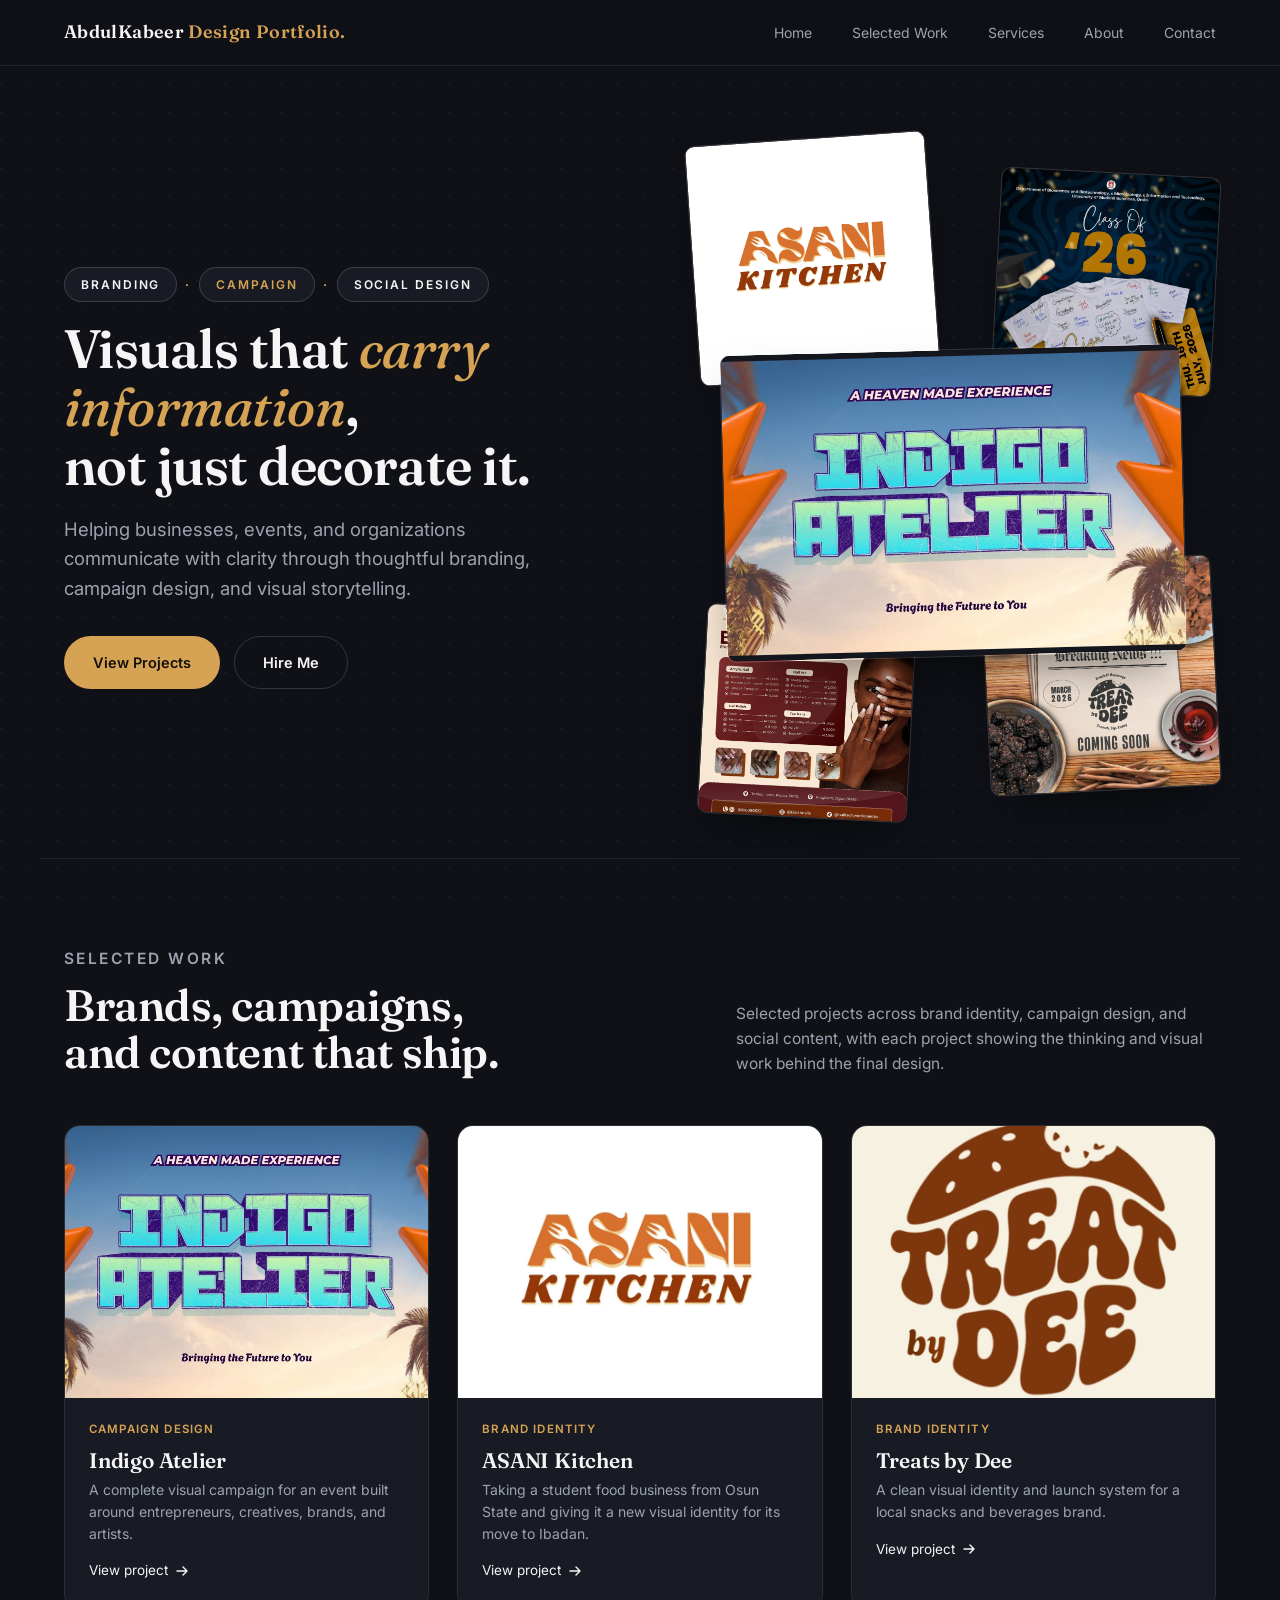
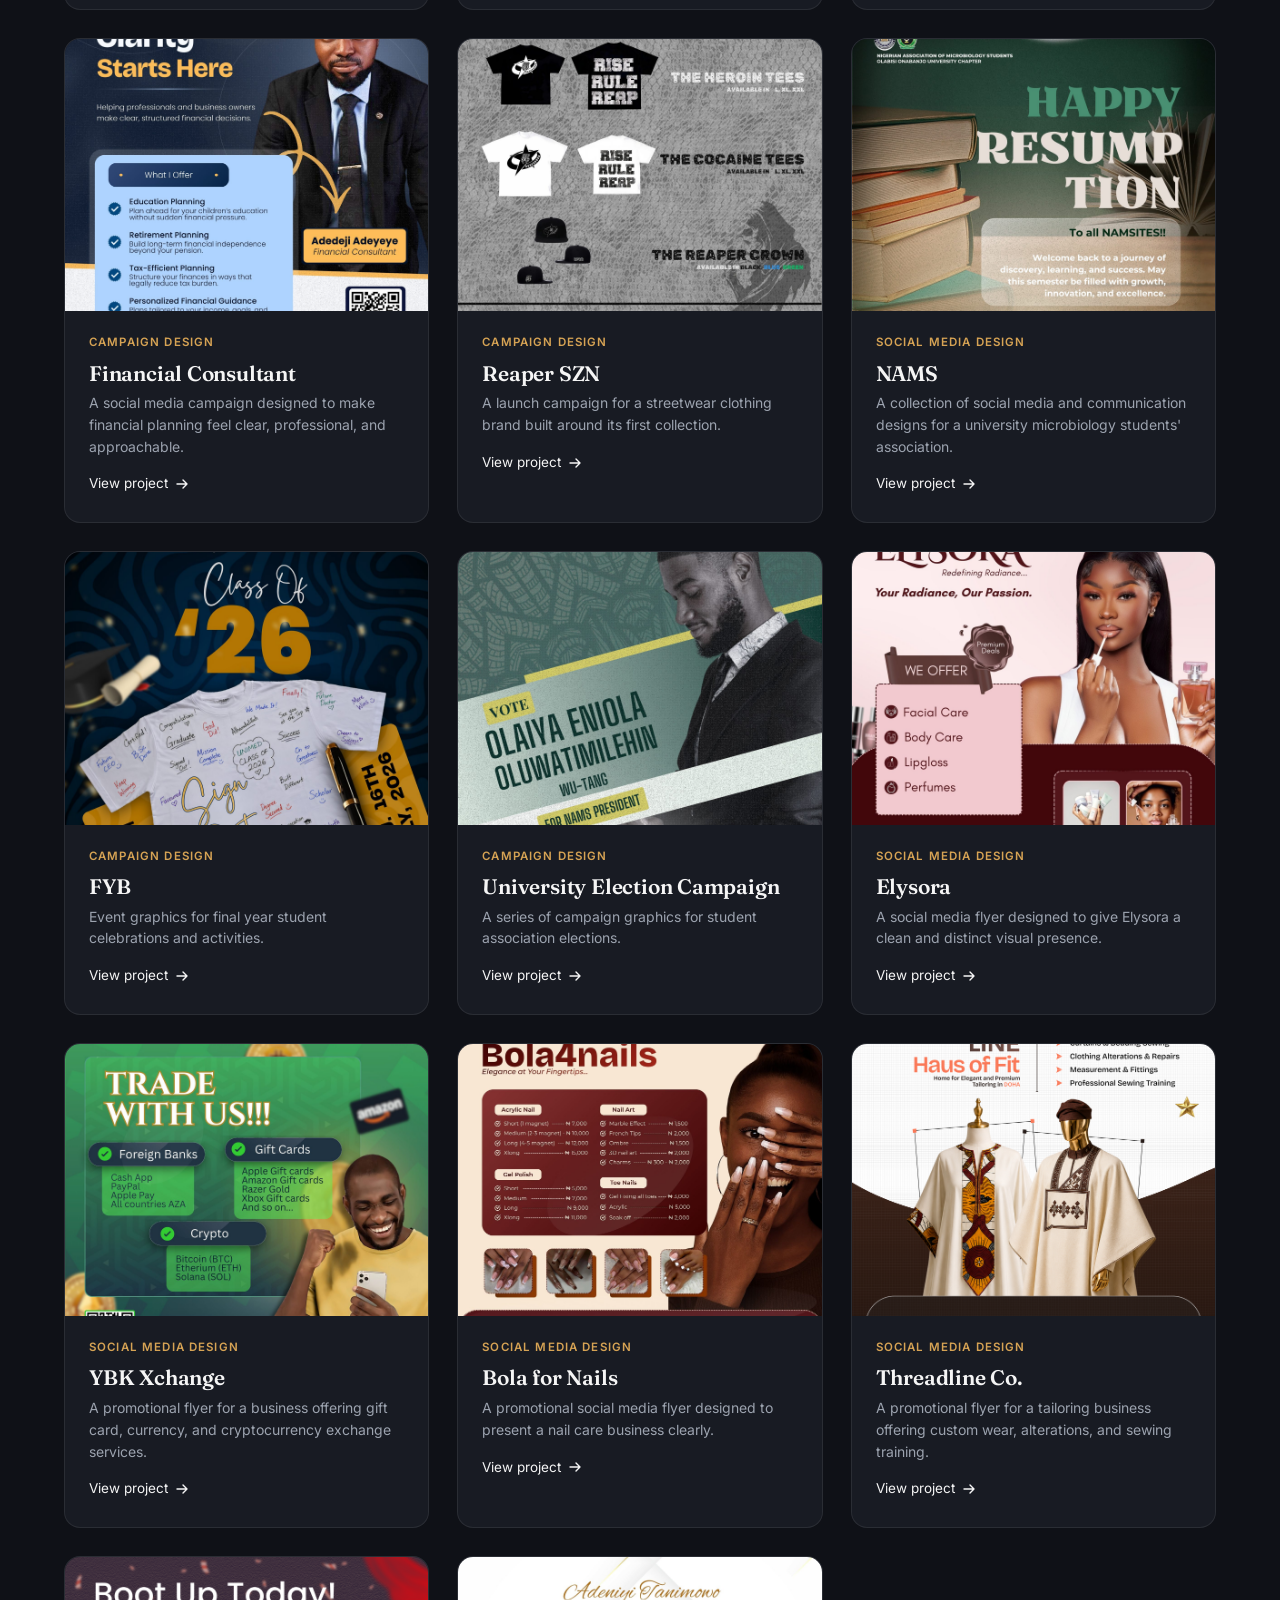
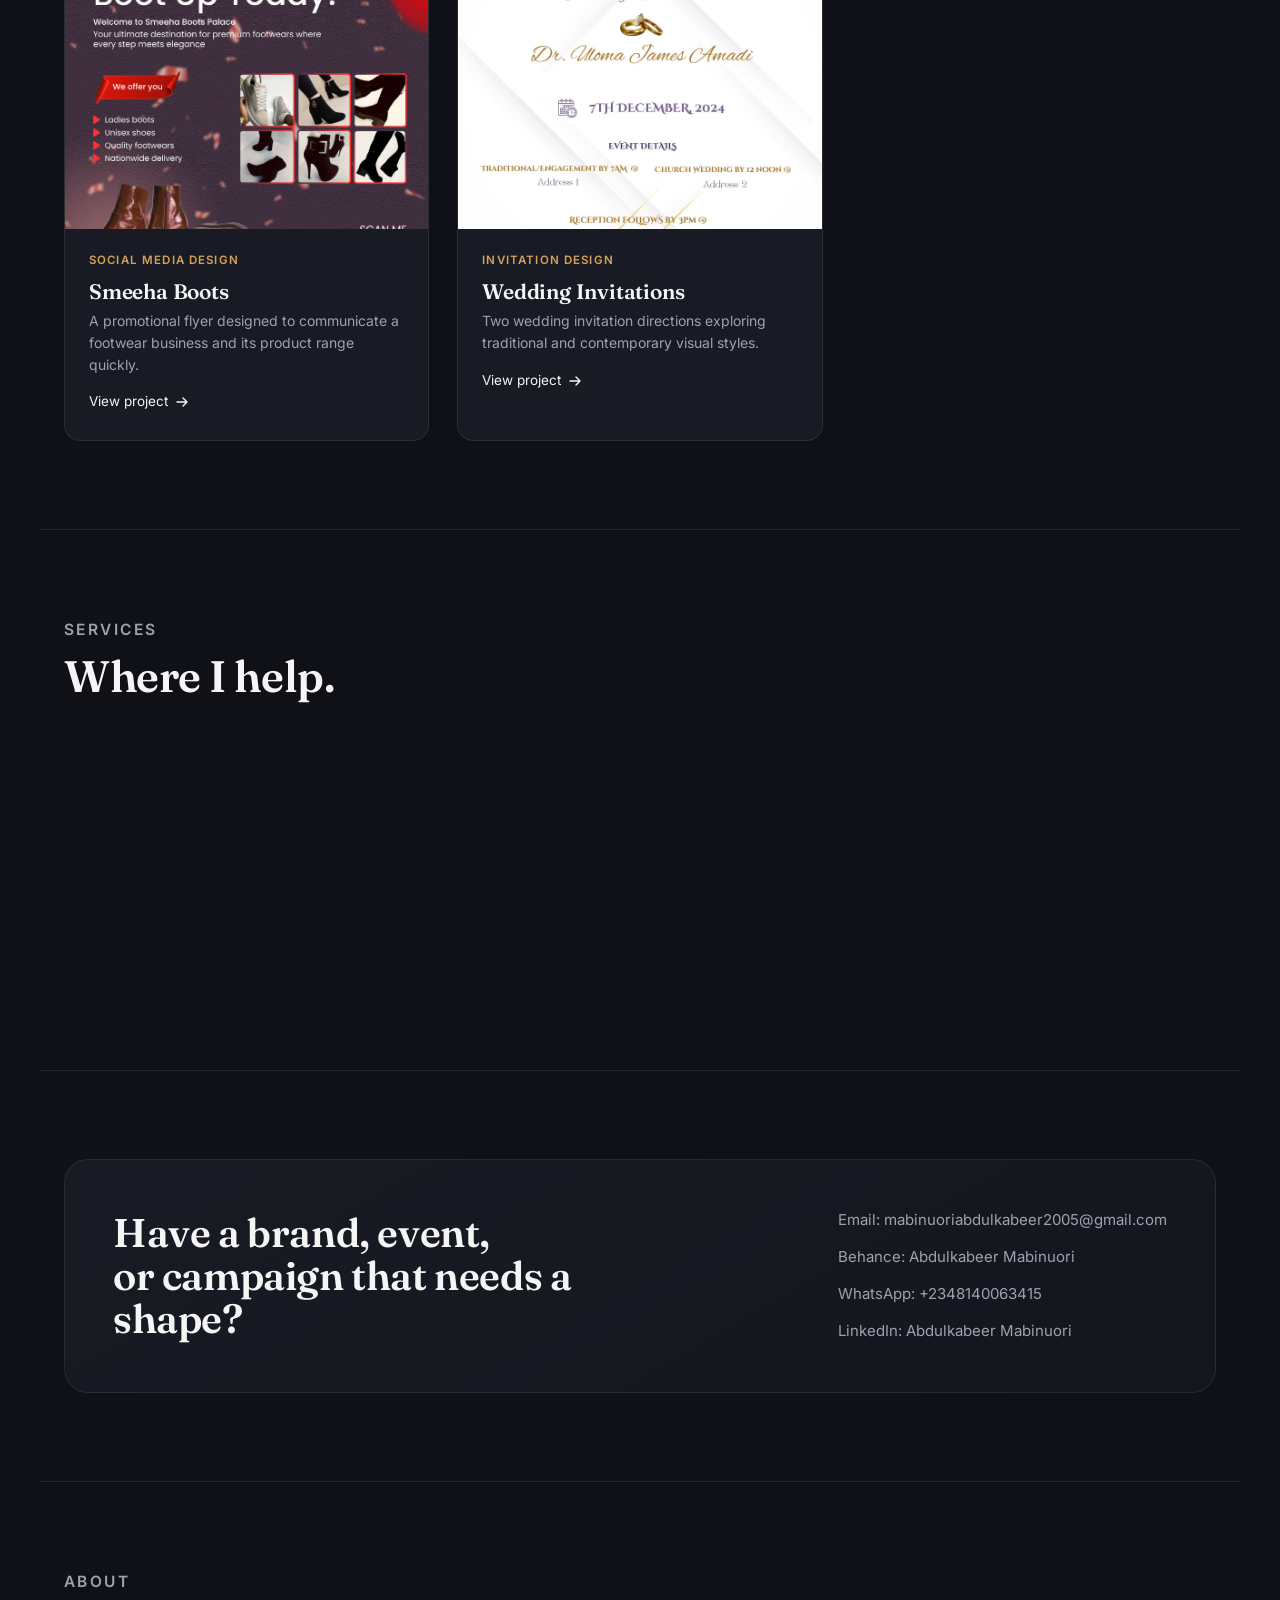
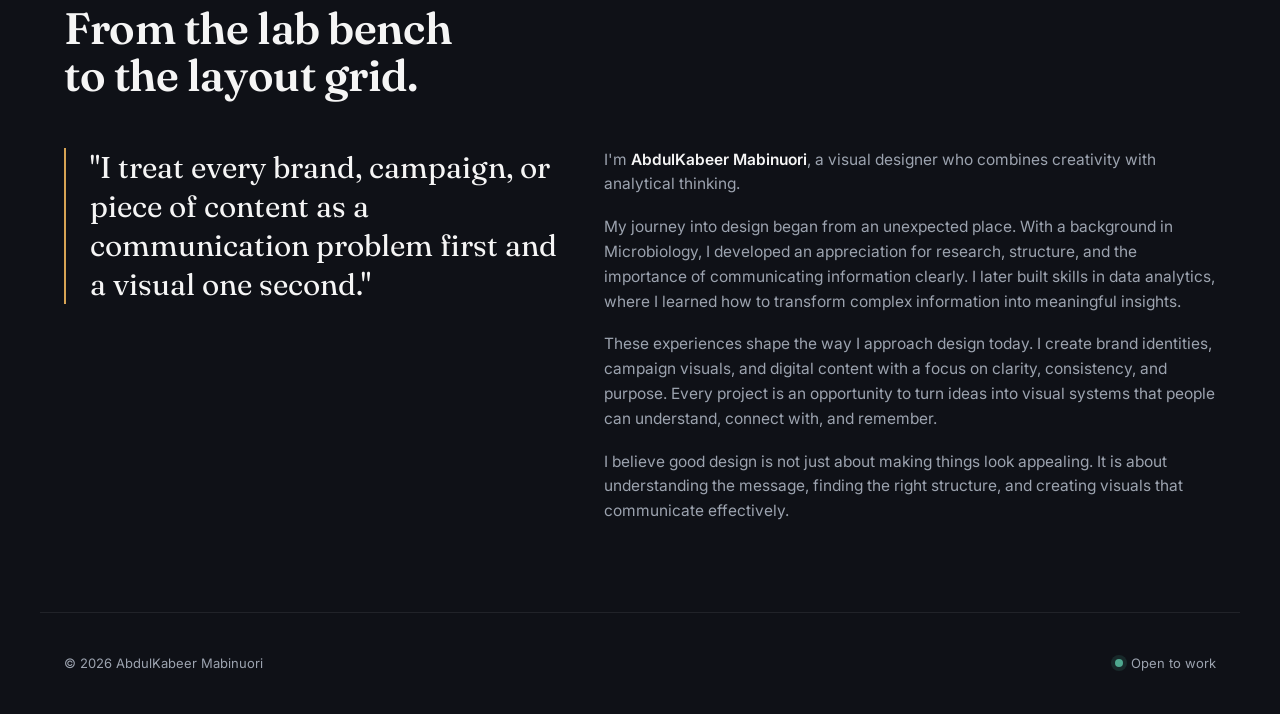
==== commit e3caa0d2: "Update links for LinkedIn and Behance profiles" ====
--- a/index.html
+++ b/index.html
@@ -226,10 +226,10 @@
         </a>
 
         <a 
-          href="https://www.linkedin.com/in/abdulkabeer-mabinuori-144068386" 
+          href="https://www.behance.net/gallery/241360541/Design-Portfolio" 
           target="_blank" 
           rel="noopener">
-          LinkedIn: Abdulkabeer Mabinuori
+          Behance: Abdulkabeer Mabinuori
         </a>
 
         <a 
@@ -239,6 +239,13 @@
           WhatsApp: +2348140063415
         </a>
 
+          <a 
+          href="https://www.linkedin.com/in/abdulkabeer-mabinuori-144068386" 
+          target="_blank" 
+          rel="noopener">
+          LinkedIn: Abdulkabeer Mabinuori
+        </a>
+        
       </div>
 
     </div>
